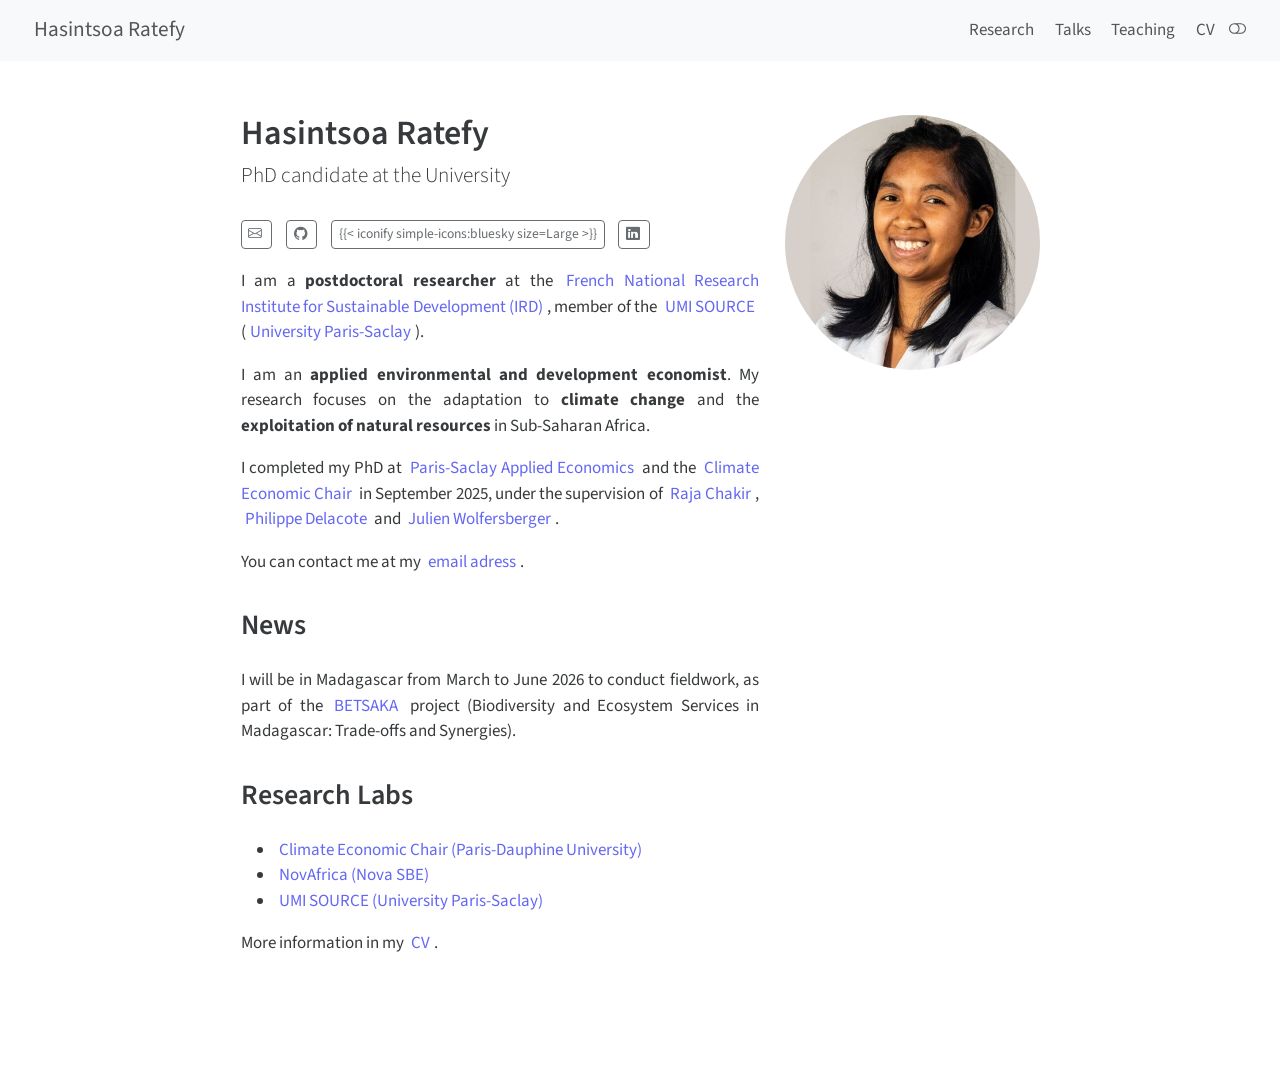
==== index.html @ 7425cdd7 "Built site for gh-pages" ====
<!DOCTYPE html>
<html xmlns="http://www.w3.org/1999/xhtml" lang="en" xml:lang="en"><head>

<meta charset="utf-8">
<meta name="generator" content="quarto-1.9.36">

<meta name="viewport" content="width=device-width, initial-scale=1.0, user-scalable=yes">


<title>Hasintsoa Ratefy</title>
<style>
/* Default styles provided by pandoc.
** See https://pandoc.org/MANUAL.html#variables-for-html for config info.
*/
code{white-space: pre-wrap;}
span.smallcaps{font-variant: small-caps;}
div.columns{display: flex; gap: min(4vw, 1.5em);}
div.column{flex: auto; overflow-x: auto;}
div.hanging-indent{margin-left: 1.5em; text-indent: -1.5em;}
ul.task-list{list-style: none;}
ul.task-list li input[type="checkbox"] {
  width: 0.8em;
  margin: 0 0.8em 0.2em -1em; /* quarto-specific, see https://github.com/quarto-dev/quarto-cli/issues/4556 */ 
  vertical-align: middle;
}
</style>


<script src="site_libs/quarto-nav/quarto-nav.js"></script>
<script src="site_libs/quarto-nav/headroom.min.js"></script>
<link href="./favicon.ico" rel="icon">
<script src="site_libs/clipboard/clipboard.min.js"></script>
<script src="site_libs/quarto-html/quarto.js" type="module"></script>
<script src="site_libs/quarto-html/tabsets/tabsets.js" type="module"></script>
<script src="site_libs/quarto-html/popper.min.js"></script>
<script src="site_libs/quarto-html/tippy.umd.min.js"></script>
<link href="site_libs/quarto-html/tippy.css" rel="stylesheet">
<link href="site_libs/quarto-html/quarto-syntax-highlighting-845c23b38eaddc0f92fda52bfe77a8c8.css" rel="stylesheet" class="quarto-color-scheme" id="quarto-text-highlighting-styles">
<link href="site_libs/quarto-html/quarto-syntax-highlighting-dark-f418161beb48e0141c760e455f12af2c.css" rel="stylesheet" class="quarto-color-scheme quarto-color-alternate" id="quarto-text-highlighting-styles">
<link href="site_libs/quarto-html/quarto-syntax-highlighting-845c23b38eaddc0f92fda52bfe77a8c8.css" rel="stylesheet" class="quarto-color-scheme-extra" id="quarto-text-highlighting-styles">
<script src="site_libs/bootstrap/bootstrap.min.js"></script>
<link href="site_libs/bootstrap/bootstrap-icons.css" rel="stylesheet">
<link href="site_libs/bootstrap/bootstrap-d4cf088601a6da94a74962c82123f19b.min.css" rel="stylesheet" append-hash="true" class="quarto-color-scheme" id="quarto-bootstrap" data-mode="light">
<link href="site_libs/bootstrap/bootstrap-dark-e8964db687007ca8dd88d9d9ce58e3ef.min.css" rel="stylesheet" append-hash="true" class="quarto-color-scheme quarto-color-alternate" id="quarto-bootstrap" data-mode="dark">
<link href="site_libs/bootstrap/bootstrap-d4cf088601a6da94a74962c82123f19b.min.css" rel="stylesheet" append-hash="true" class="quarto-color-scheme-extra" id="quarto-bootstrap" data-mode="light">
<script id="quarto-search-options" type="application/json">{
  "language": {
    "search-no-results-text": "No results",
    "search-matching-documents-text": "matching documents",
    "search-copy-link-title": "Copy link to search",
    "search-hide-matches-text": "Hide additional matches",
    "search-more-match-text": "more match in this document",
    "search-more-matches-text": "more matches in this document",
    "search-clear-button-title": "Clear",
    "search-text-placeholder": "",
    "search-detached-cancel-button-title": "Cancel",
    "search-submit-button-title": "Submit",
    "search-label": "Search"
  }
}</script>


<meta property="og:title" content="Hasintsoa Ratefy">
<meta property="og:description" content="PhD candidate at the University">
<meta property="og:image" content="profile.jpg">
<meta property="og:site_name" content="Hasintsoa Ratefy">
</head>

<body class="nav-fixed fullcontent quarto-light"><script id="quarto-html-before-body" type="application/javascript">
    const toggleBodyColorMode = (bsSheetEl) => {
      const mode = bsSheetEl.getAttribute("data-mode");
      const bodyEl = window.document.querySelector("body");
      if (mode === "dark") {
        bodyEl.classList.add("quarto-dark");
        bodyEl.classList.remove("quarto-light");
      } else {
        bodyEl.classList.add("quarto-light");
        bodyEl.classList.remove("quarto-dark");
      }
    }
    const toggleBodyColorPrimary = () => {
      const bsSheetEl = window.document.querySelector("link#quarto-bootstrap:not([rel=disabled-stylesheet])");
      if (bsSheetEl) {
        toggleBodyColorMode(bsSheetEl);
      }
    }
    const setColorSchemeToggle = (alternate) => {
      const toggles = window.document.querySelectorAll('.quarto-color-scheme-toggle');
      for (let i=0; i < toggles.length; i++) {
        const toggle = toggles[i];
        if (toggle) {
          if (alternate) {
            toggle.classList.add("alternate");
          } else {
            toggle.classList.remove("alternate");
          }
        }
      }
    };
    const toggleColorMode = (alternate) => {
      // Switch the stylesheets
      const primaryStylesheets = window.document.querySelectorAll('link.quarto-color-scheme:not(.quarto-color-alternate)');
      const alternateStylesheets = window.document.querySelectorAll('link.quarto-color-scheme.quarto-color-alternate');
      manageTransitions('#quarto-margin-sidebar .nav-link', false);
      if (alternate) {
        // note: dark is layered on light, we don't disable primary!
        enableStylesheet(alternateStylesheets);
        for (const sheetNode of alternateStylesheets) {
          if (sheetNode.id === "quarto-bootstrap") {
            toggleBodyColorMode(sheetNode);
          }
        }
      } else {
        disableStylesheet(alternateStylesheets);
        enableStylesheet(primaryStylesheets)
        toggleBodyColorPrimary();
      }
      manageTransitions('#quarto-margin-sidebar .nav-link', true);
      // Switch the toggles
      setColorSchemeToggle(alternate)
      // Hack to workaround the fact that safari doesn't
      // properly recolor the scrollbar when toggling (#1455)
      if (navigator.userAgent.indexOf('Safari') > 0 && navigator.userAgent.indexOf('Chrome') == -1) {
        manageTransitions("body", false);
        window.scrollTo(0, 1);
        setTimeout(() => {
          window.scrollTo(0, 0);
          manageTransitions("body", true);
        }, 40);
      }
    }
    const disableStylesheet = (stylesheets) => {
      for (let i=0; i < stylesheets.length; i++) {
        const stylesheet = stylesheets[i];
        stylesheet.rel = 'disabled-stylesheet';
      }
    }
    const enableStylesheet = (stylesheets) => {
      for (let i=0; i < stylesheets.length; i++) {
        const stylesheet = stylesheets[i];
        if(stylesheet.rel !== 'stylesheet') { // for Chrome, which will still FOUC without this check
          stylesheet.rel = 'stylesheet';
        }
      }
    }
    const manageTransitions = (selector, allowTransitions) => {
      const els = window.document.querySelectorAll(selector);
      for (let i=0; i < els.length; i++) {
        const el = els[i];
        if (allowTransitions) {
          el.classList.remove('notransition');
        } else {
          el.classList.add('notransition');
        }
      }
    }
    const isFileUrl = () => {
      return window.location.protocol === 'file:';
    }
    const hasAlternateSentinel = () => {
      let styleSentinel = getColorSchemeSentinel();
      if (styleSentinel !== null) {
        return styleSentinel === "alternate";
      } else {
        return false;
      }
    }
    const setStyleSentinel = (alternate) => {
      const value = alternate ? "alternate" : "default";
      if (!isFileUrl()) {
        window.localStorage.setItem("quarto-color-scheme", value);
      } else {
        localAlternateSentinel = value;
      }
    }
    const getColorSchemeSentinel = () => {
      if (!isFileUrl()) {
        const storageValue = window.localStorage.getItem("quarto-color-scheme");
        return storageValue != null ? storageValue : localAlternateSentinel;
      } else {
        return localAlternateSentinel;
      }
    }
    const toggleGiscusIfUsed = (isAlternate, darkModeDefault) => {
      const baseTheme = document.querySelector('#giscus-base-theme')?.value ?? 'light';
      const alternateTheme = document.querySelector('#giscus-alt-theme')?.value ?? 'dark';
      let newTheme = '';
      if(authorPrefersDark) {
        newTheme = isAlternate ? baseTheme : alternateTheme;
      } else {
        newTheme = isAlternate ? alternateTheme : baseTheme;
      }
      const changeGiscusTheme = () => {
        // From: https://github.com/giscus/giscus/issues/336
        const sendMessage = (message) => {
          const iframe = document.querySelector('iframe.giscus-frame');
          if (!iframe) return;
          iframe.contentWindow.postMessage({ giscus: message }, 'https://giscus.app');
        }
        sendMessage({
          setConfig: {
            theme: newTheme
          }
        });
      }
      const isGiscussLoaded = window.document.querySelector('iframe.giscus-frame') !== null;
      if (isGiscussLoaded) {
        changeGiscusTheme();
      }
    };
    const authorPrefersDark = false;
    const darkModeDefault = authorPrefersDark;
      document.querySelector('link#quarto-text-highlighting-styles.quarto-color-scheme-extra').rel = 'disabled-stylesheet';
      document.querySelector('link#quarto-bootstrap.quarto-color-scheme-extra').rel = 'disabled-stylesheet';
    let localAlternateSentinel = darkModeDefault ? 'alternate' : 'default';
    // Dark / light mode switch
    window.quartoToggleColorScheme = () => {
      // Read the current dark / light value
      let toAlternate = !hasAlternateSentinel();
      toggleColorMode(toAlternate);
      setStyleSentinel(toAlternate);
      toggleGiscusIfUsed(toAlternate, darkModeDefault);
      window.dispatchEvent(new Event('resize'));
    };
    // Switch to dark mode if need be
    if (hasAlternateSentinel()) {
      toggleColorMode(true);
    } else {
      toggleColorMode(false);
    }
  </script>

<div id="quarto-search-results"></div>
  <header id="quarto-header" class="headroom fixed-top">
    <nav class="navbar navbar-expand-lg " data-bs-theme="dark">
      <div class="navbar-container container-fluid">
      <div class="navbar-brand-container mx-auto">
    <a class="navbar-brand" href="./index.html">
    <span class="navbar-title">Hasintsoa Ratefy</span>
    </a>
  </div>
          <button class="navbar-toggler" type="button" data-bs-toggle="collapse" data-bs-target="#navbarCollapse" aria-controls="navbarCollapse" role="menu" aria-expanded="false" aria-label="Toggle navigation" onclick="if (window.quartoToggleHeadroom) { window.quartoToggleHeadroom(); }">
  <span class="navbar-toggler-icon"></span>
</button>
          <div class="collapse navbar-collapse" id="navbarCollapse">
            <ul class="navbar-nav navbar-nav-scroll ms-auto">
  <li class="nav-item">
    <a class="nav-link" href="./Pages/Research.html"> 
<span class="menu-text">Research</span></a>
  </li>  
  <li class="nav-item">
    <a class="nav-link" href="./Pages/Talks.html"> 
<span class="menu-text">Talks</span></a>
  </li>  
  <li class="nav-item">
    <a class="nav-link" href="./Pages/Teaching.html"> 
<span class="menu-text">Teaching</span></a>
  </li>  
  <li class="nav-item">
    <a class="nav-link" href="./Pages/CV.html"> 
<span class="menu-text">CV</span></a>
  </li>  
</ul>
          </div> <!-- /navcollapse -->
            <div class="quarto-navbar-tools">
  <a href="" class="quarto-color-scheme-toggle quarto-navigation-tool  px-1" onclick="window.quartoToggleColorScheme(); return false;" title="Toggle dark mode"><i class="bi"></i></a>
</div>
      </div> <!-- /container-fluid -->
    </nav>
</header>
<!-- content -->
<div id="quarto-content" class="quarto-container page-columns page-rows-contents page-layout-article page-navbar">
<!-- sidebar -->
<!-- margin-sidebar -->
    
<!-- main -->
<div class="quarto-about-solana column-body">
  <div class="about-entity">
    <div class="entity-contents">
      <header id="title-block-header" class="quarto-title-block default">
<div class="quarto-title">
<h1 class="title">Hasintsoa Ratefy</h1>
<p class="subtitle lead">PhD candidate at the University</p>
</div>
<div class="quarto-title-meta">
  </div>
</header> <div class="about-links">
  <a href="mailto:edouard.pignede@gmail.com" class="about-link" rel="" target="">
    <i class="bi bi-envelope"></i>
     <span class="about-link-text"></span>
  </a>
  <a href="https://github.com/edouardpignede" class="about-link" rel="" target="">
    <i class="bi bi-github"></i>
     <span class="about-link-text"></span>
  </a>
  <a href="https://bsky.app/profile/epignede.bsky.social" class="about-link" rel="" target="">
     <span class="about-link-text">{{&lt; iconify simple-icons:bluesky size=Large &gt;}}</span>
  </a>
  <a href="https://www.linkedin.com/in/edouard-pignede" class="about-link" rel="" target="">
    <i class="bi bi-linkedin"></i>
     <span class="about-link-text"></span>
  </a>
</div>
      <div class="about-contents"><main class="content" id="quarto-document-content">

<p>I am a <strong>postdoctoral researcher</strong> at the <a href="https://en.ird.fr/">French National Research Institute for Sustainable Development (IRD)</a>, member of the <a href="https://www.umi-source.uvsq.fr/">UMI SOURCE</a> (<a href="https://www.universite-paris-saclay.fr/en">University Paris-Saclay</a>).</p>
<p>I am an <strong>applied environmental and development economist</strong>. My research focuses on the adaptation to <strong>climate change</strong> and the <strong>exploitation of natural resources</strong> in Sub-Saharan Africa.</p>
<p>I completed my PhD at <a href="https://www6.versailles-grignon.inrae.fr/psae">Paris-Saclay Applied Economics</a> and the <a href="https://www.chaireeconomieduclimat.org/en/">Climate Economic Chair</a> in September 2025, under the supervision of <a href="https://sites.google.com/site/rajachakir/">Raja Chakir</a>, <a href="https://sites.google.com/view/philippedelacote/">Philippe Delacote</a> and <a href="https://julienwolfersberger.wordpress.com/">Julien Wolfersberger</a>.</p>
<p>You can contact me at my <a href="mailto:edouard.pignede@gmail.com">email adress</a>.</p>
<section id="news" class="level2">
<h2 data-anchor-id="news">News</h2>
<p>I will be in Madagascar from March to June 2026 to conduct fieldwork, as part of the <a href="https://betsaka.hypotheses.org/">BETSAKA</a> project (Biodiversity and Ecosystem Services in Madagascar: Trade-offs and Synergies).</p>
</section>
<section id="research-labs" class="level2">
<h2 data-anchor-id="research-labs">Research Labs</h2>
<ul>
<li><a href="https://www.chaireeconomieduclimat.org/en/">Climate Economic Chair (Paris-Dauphine University)</a></li>
<li><a href="https://novafrica.org/">NovAfrica (Nova SBE)</a></li>
<li><a href="https://www.umi-source.uvsq.fr/">UMI SOURCE (University Paris-Saclay)</a></li>
</ul>
<p>More information in my <a href="files/CV_Edouard_Pignede.pdf">CV</a>.</p>


</section>
</main></div>
    </div>
    <img src="profile.jpg" class="about-image
  round " style="height: 15em; width: 15em;">
  </div>
</div>
 <!-- /main -->
<script id="quarto-html-after-body" type="application/javascript">
  window.document.addEventListener("DOMContentLoaded", function (event) {
    // Ensure there is a toggle, if there isn't float one in the top right
    if (window.document.querySelector('.quarto-color-scheme-toggle') === null) {
      const a = window.document.createElement('a');
      a.classList.add('top-right');
      a.classList.add('quarto-color-scheme-toggle');
      a.href = "";
      a.onclick = function() { try { window.quartoToggleColorScheme(); } catch {} return false; };
      const i = window.document.createElement("i");
      i.classList.add('bi');
      a.appendChild(i);
      window.document.body.appendChild(a);
    }
    setColorSchemeToggle(hasAlternateSentinel())
    const isCodeAnnotation = (el) => {
      for (const clz of el.classList) {
        if (clz.startsWith('code-annotation-')) {                     
          return true;
        }
      }
      return false;
    }
    const onCopySuccess = function(e) {
      // button target
      const button = e.trigger;
      // don't keep focus
      button.blur();
      // flash "checked"
      button.classList.add('code-copy-button-checked');
      var currentTitle = button.getAttribute("title");
      button.setAttribute("title", "Copied!");
      let tooltip;
      if (window.bootstrap) {
        button.setAttribute("data-bs-toggle", "tooltip");
        button.setAttribute("data-bs-placement", "left");
        button.setAttribute("data-bs-title", "Copied!");
        tooltip = new bootstrap.Tooltip(button, 
          { trigger: "manual", 
            customClass: "code-copy-button-tooltip",
            offset: [0, -8]});
        tooltip.show();    
      }
      setTimeout(function() {
        if (tooltip) {
          tooltip.hide();
          button.removeAttribute("data-bs-title");
          button.removeAttribute("data-bs-toggle");
          button.removeAttribute("data-bs-placement");
        }
        button.setAttribute("title", currentTitle);
        button.classList.remove('code-copy-button-checked');
      }, 1000);
      // clear code selection
      e.clearSelection();
    }
    const getTextToCopy = function(trigger) {
      const outerScaffold = trigger.parentElement.cloneNode(true);
      const codeEl = outerScaffold.querySelector('code');
      for (const childEl of codeEl.children) {
        if (isCodeAnnotation(childEl)) {
          childEl.remove();
        }
      }
      return codeEl.innerText;
    }
    const clipboard = new window.ClipboardJS('.code-copy-button:not([data-in-quarto-modal])', {
      text: getTextToCopy
    });
    clipboard.on('success', onCopySuccess);
    if (window.document.getElementById('quarto-embedded-source-code-modal')) {
      const clipboardModal = new window.ClipboardJS('.code-copy-button[data-in-quarto-modal]', {
        text: getTextToCopy,
        container: window.document.getElementById('quarto-embedded-source-code-modal')
      });
      clipboardModal.on('success', onCopySuccess);
    }
      var localhostRegex = new RegExp(/^(?:http|https):\/\/localhost\:?[0-9]*\//);
      var mailtoRegex = new RegExp(/^mailto:/);
        var filterRegex = new RegExp('/' + window.location.host + '/');
      var isInternal = (href) => {
          return filterRegex.test(href) || localhostRegex.test(href) || mailtoRegex.test(href);
      }
      // Inspect non-navigation links and adorn them if external
     var links = window.document.querySelectorAll('a[href]:not(.nav-link):not(.navbar-brand):not(.toc-action):not(.sidebar-link):not(.sidebar-item-toggle):not(.pagination-link):not(.no-external):not([aria-hidden]):not(.dropdown-item):not(.quarto-navigation-tool):not(.about-link)');
      for (var i=0; i<links.length; i++) {
        const link = links[i];
        if (!isInternal(link.href)) {
          // undo the damage that might have been done by quarto-nav.js in the case of
          // links that we want to consider external
          if (link.dataset.originalHref !== undefined) {
            link.href = link.dataset.originalHref;
          }
        }
      }
    function tippyHover(el, contentFn, onTriggerFn, onUntriggerFn) {
      const config = {
        allowHTML: true,
        maxWidth: 500,
        delay: 100,
        arrow: false,
        appendTo: function(el) {
            return el.parentElement;
        },
        interactive: true,
        interactiveBorder: 10,
        theme: 'quarto',
        placement: 'bottom-start',
      };
      if (contentFn) {
        config.content = contentFn;
      }
      if (onTriggerFn) {
        config.onTrigger = onTriggerFn;
      }
      if (onUntriggerFn) {
        config.onUntrigger = onUntriggerFn;
      }
      window.tippy(el, config); 
    }
    const noterefs = window.document.querySelectorAll('a[role="doc-noteref"]');
    for (var i=0; i<noterefs.length; i++) {
      const ref = noterefs[i];
      tippyHover(ref, function() {
        // use id or data attribute instead here
        let href = ref.getAttribute('data-footnote-href') || ref.getAttribute('href');
        try { href = new URL(href).hash; } catch {}
        const id = href.replace(/^#\/?/, "");
        const note = window.document.getElementById(id);
        if (note) {
          return note.innerHTML;
        } else {
          return "";
        }
      });
    }
    const xrefs = window.document.querySelectorAll('a.quarto-xref');
    const processXRef = (id, note) => {
      // Strip column container classes
      const stripColumnClz = (el) => {
        el.classList.remove("page-full", "page-columns");
        if (el.children) {
          for (const child of el.children) {
            stripColumnClz(child);
          }
        }
      }
      stripColumnClz(note)
      if (id === null || id.startsWith('sec-')) {
        // Special case sections, only their first couple elements
        const container = document.createElement("div");
        if (note.children && note.children.length > 2) {
          container.appendChild(note.children[0].cloneNode(true));
          for (let i = 1; i < note.children.length; i++) {
            const child = note.children[i];
            if (child.tagName === "P" && child.innerText === "") {
              continue;
            } else {
              container.appendChild(child.cloneNode(true));
              break;
            }
          }
          if (window.Quarto?.typesetMath) {
            window.Quarto.typesetMath(container);
          }
          return container.innerHTML
        } else {
          if (window.Quarto?.typesetMath) {
            window.Quarto.typesetMath(note);
          }
          return note.innerHTML;
        }
      } else {
        // Remove any anchor links if they are present
        const anchorLink = note.querySelector('a.anchorjs-link');
        if (anchorLink) {
          anchorLink.remove();
        }
        if (window.Quarto?.typesetMath) {
          window.Quarto.typesetMath(note);
        }
        if (note.classList.contains("callout")) {
          return note.outerHTML;
        } else {
          return note.innerHTML;
        }
      }
    }
    for (var i=0; i<xrefs.length; i++) {
      const xref = xrefs[i];
      tippyHover(xref, undefined, function(instance) {
        instance.disable();
        let url = xref.getAttribute('href');
        let hash = undefined; 
        if (url.startsWith('#')) {
          hash = url;
        } else {
          try { hash = new URL(url).hash; } catch {}
        }
        if (hash) {
          const id = hash.replace(/^#\/?/, "");
          const note = window.document.getElementById(id);
          if (note !== null) {
            try {
              const html = processXRef(id, note.cloneNode(true));
              instance.setContent(html);
            } finally {
              instance.enable();
              instance.show();
            }
          } else {
            // See if we can fetch this
            fetch(url.split('#')[0])
            .then(res => res.text())
            .then(html => {
              const parser = new DOMParser();
              const htmlDoc = parser.parseFromString(html, "text/html");
              const note = htmlDoc.getElementById(id);
              if (note !== null) {
                const html = processXRef(id, note);
                instance.setContent(html);
              } 
            }).finally(() => {
              instance.enable();
              instance.show();
            });
          }
        } else {
          // See if we can fetch a full url (with no hash to target)
          // This is a special case and we should probably do some content thinning / targeting
          fetch(url)
          .then(res => res.text())
          .then(html => {
            const parser = new DOMParser();
            const htmlDoc = parser.parseFromString(html, "text/html");
            const note = htmlDoc.querySelector('main.content');
            if (note !== null) {
              // This should only happen for chapter cross references
              // (since there is no id in the URL)
              // remove the first header
              if (note.children.length > 0 && note.children[0].tagName === "HEADER") {
                note.children[0].remove();
              }
              const html = processXRef(null, note);
              instance.setContent(html);
            } 
          }).finally(() => {
            instance.enable();
            instance.show();
          });
        }
      }, function(instance) {
      });
    }
        let selectedAnnoteEl;
        const selectorForAnnotation = ( cell, annotation) => {
          let cellAttr = 'data-code-cell="' + cell + '"';
          let lineAttr = 'data-code-annotation="' +  annotation + '"';
          const selector = 'span[' + cellAttr + '][' + lineAttr + ']';
          return selector;
        }
        const selectCodeLines = (annoteEl) => {
          const doc = window.document;
          const targetCell = annoteEl.getAttribute("data-target-cell");
          const targetAnnotation = annoteEl.getAttribute("data-target-annotation");
          const annoteSpan = window.document.querySelector(selectorForAnnotation(targetCell, targetAnnotation));
          const lines = annoteSpan.getAttribute("data-code-lines").split(",");
          const lineIds = lines.map((line) => {
            return targetCell + "-" + line;
          })
          let top = null;
          let height = null;
          let parent = null;
          if (lineIds.length > 0) {
              //compute the position of the single el (top and bottom and make a div)
              const el = window.document.getElementById(lineIds[0]);
              top = el.offsetTop;
              height = el.offsetHeight;
              parent = el.parentElement.parentElement;
            if (lineIds.length > 1) {
              const lastEl = window.document.getElementById(lineIds[lineIds.length - 1]);
              const bottom = lastEl.offsetTop + lastEl.offsetHeight;
              height = bottom - top;
            }
            if (top !== null && height !== null && parent !== null) {
              // cook up a div (if necessary) and position it 
              let div = window.document.getElementById("code-annotation-line-highlight");
              if (div === null) {
                div = window.document.createElement("div");
                div.setAttribute("id", "code-annotation-line-highlight");
                div.style.position = 'absolute';
                parent.appendChild(div);
              }
              div.style.top = top - 2 + "px";
              div.style.height = height + 4 + "px";
              div.style.left = 0;
              let gutterDiv = window.document.getElementById("code-annotation-line-highlight-gutter");
              if (gutterDiv === null) {
                gutterDiv = window.document.createElement("div");
                gutterDiv.setAttribute("id", "code-annotation-line-highlight-gutter");
                gutterDiv.style.position = 'absolute';
                const codeCell = window.document.getElementById(targetCell);
                const gutter = codeCell.querySelector('.code-annotation-gutter');
                gutter.appendChild(gutterDiv);
              }
              gutterDiv.style.top = top - 2 + "px";
              gutterDiv.style.height = height + 4 + "px";
            }
            selectedAnnoteEl = annoteEl;
          }
        };
        const unselectCodeLines = () => {
          const elementsIds = ["code-annotation-line-highlight", "code-annotation-line-highlight-gutter"];
          elementsIds.forEach((elId) => {
            const div = window.document.getElementById(elId);
            if (div) {
              div.remove();
            }
          });
          selectedAnnoteEl = undefined;
        };
          // Handle positioning of the toggle
      window.addEventListener(
        "resize",
        throttle(() => {
          elRect = undefined;
          if (selectedAnnoteEl) {
            selectCodeLines(selectedAnnoteEl);
          }
        }, 10)
      );
      function throttle(fn, ms) {
      let throttle = false;
      let timer;
        return (...args) => {
          if(!throttle) { // first call gets through
              fn.apply(this, args);
              throttle = true;
          } else { // all the others get throttled
              if(timer) clearTimeout(timer); // cancel #2
              timer = setTimeout(() => {
                fn.apply(this, args);
                timer = throttle = false;
              }, ms);
          }
        };
      }
        // Attach click handler to the DT
        const annoteDls = window.document.querySelectorAll('dt[data-target-cell]');
        for (const annoteDlNode of annoteDls) {
          annoteDlNode.addEventListener('click', (event) => {
            const clickedEl = event.target;
            if (clickedEl !== selectedAnnoteEl) {
              unselectCodeLines();
              const activeEl = window.document.querySelector('dt[data-target-cell].code-annotation-active');
              if (activeEl) {
                activeEl.classList.remove('code-annotation-active');
              }
              selectCodeLines(clickedEl);
              clickedEl.classList.add('code-annotation-active');
            } else {
              // Unselect the line
              unselectCodeLines();
              clickedEl.classList.remove('code-annotation-active');
            }
          });
        }
    const findCites = (el) => {
      const parentEl = el.parentElement;
      if (parentEl) {
        const cites = parentEl.dataset.cites;
        if (cites) {
          return {
            el,
            cites: cites.split(' ')
          };
        } else {
          return findCites(el.parentElement)
        }
      } else {
        return undefined;
      }
    };
    var bibliorefs = window.document.querySelectorAll('a[role="doc-biblioref"]');
    for (var i=0; i<bibliorefs.length; i++) {
      const ref = bibliorefs[i];
      const citeInfo = findCites(ref);
      if (citeInfo) {
        tippyHover(citeInfo.el, function() {
          var popup = window.document.createElement('div');
          citeInfo.cites.forEach(function(cite) {
            var citeDiv = window.document.createElement('div');
            citeDiv.classList.add('hanging-indent');
            citeDiv.classList.add('csl-entry');
            var biblioDiv = window.document.getElementById('ref-' + cite);
            if (biblioDiv) {
              citeDiv.innerHTML = biblioDiv.innerHTML;
            }
            popup.appendChild(citeDiv);
          });
          return popup.innerHTML;
        });
      }
    }
  });
  </script>
</div> <!-- /content -->




</body></html>
---- site_libs/quarto-html/tippy.css ----
.tippy-box[data-animation=fade][data-state=hidden]{opacity:0}[data-tippy-root]{max-width:calc(100vw - 10px)}.tippy-box{position:relative;background-color:#333;color:#fff;border-radius:4px;font-size:14px;line-height:1.4;white-space:normal;outline:0;transition-property:transform,visibility,opacity}.tippy-box[data-placement^=top]>.tippy-arrow{bottom:0}.tippy-box[data-placement^=top]>.tippy-arrow:before{bottom:-7px;left:0;border-width:8px 8px 0;border-top-color:initial;transform-origin:center top}.tippy-box[data-placement^=bottom]>.tippy-arrow{top:0}.tippy-box[data-placement^=bottom]>.tippy-arrow:before{top:-7px;left:0;border-width:0 8px 8px;border-bottom-color:initial;transform-origin:center bottom}.tippy-box[data-placement^=left]>.tippy-arrow{right:0}.tippy-box[data-placement^=left]>.tippy-arrow:before{border-width:8px 0 8px 8px;border-left-color:initial;right:-7px;transform-origin:center left}.tippy-box[data-placement^=right]>.tippy-arrow{left:0}.tippy-box[data-placement^=right]>.tippy-arrow:before{left:-7px;border-width:8px 8px 8px 0;border-right-color:initial;transform-origin:center right}.tippy-box[data-inertia][data-state=visible]{transition-timing-function:cubic-bezier(.54,1.5,.38,1.11)}.tippy-arrow{width:16px;height:16px;color:#333}.tippy-arrow:before{content:"";position:absolute;border-color:transparent;border-style:solid}.tippy-content{position:relative;padding:5px 9px;z-index:1}
---- site_libs/quarto-html/quarto-syntax-highlighting-845c23b38eaddc0f92fda52bfe77a8c8.css ----
/* quarto syntax highlight colors */
:root {
  --quarto-hl-ot-color: #003B4F;
  --quarto-hl-at-color: #657422;
  --quarto-hl-ss-color: #20794D;
  --quarto-hl-an-color: #5E5E5E;
  --quarto-hl-fu-color: #4758AB;
  --quarto-hl-st-color: #20794D;
  --quarto-hl-cf-color: #003B4F;
  --quarto-hl-op-color: #5E5E5E;
  --quarto-hl-er-color: #AD0000;
  --quarto-hl-bn-color: #AD0000;
  --quarto-hl-al-color: #AD0000;
  --quarto-hl-va-color: #111111;
  --quarto-hl-bu-color: inherit;
  --quarto-hl-ex-color: inherit;
  --quarto-hl-pp-color: #AD0000;
  --quarto-hl-in-color: #5E5E5E;
  --quarto-hl-vs-color: #20794D;
  --quarto-hl-wa-color: #5E5E5E;
  --quarto-hl-do-color: #5E5E5E;
  --quarto-hl-im-color: #00769E;
  --quarto-hl-ch-color: #20794D;
  --quarto-hl-dt-color: #AD0000;
  --quarto-hl-fl-color: #AD0000;
  --quarto-hl-co-color: #5E5E5E;
  --quarto-hl-cv-color: #5E5E5E;
  --quarto-hl-cn-color: #8f5902;
  --quarto-hl-sc-color: #5E5E5E;
  --quarto-hl-dv-color: #AD0000;
  --quarto-hl-kw-color: #003B4F;
}

/* other quarto variables */
:root {
  --quarto-font-monospace: SFMono-Regular, Menlo, Monaco, Consolas, "Liberation Mono", "Courier New", monospace;
}

/* syntax highlight based on Pandoc's rules */
pre > code.sourceCode > span {
  color: #003B4F;
}

code.sourceCode > span {
  color: #003B4F;
}

div.sourceCode,
div.sourceCode pre.sourceCode {
  color: #003B4F;
}

/* Normal */
code span {
  color: #003B4F;
}

/* Alert */
code span.al {
  color: #AD0000;
  font-style: inherit;
}

/* Annotation */
code span.an {
  color: #5E5E5E;
  font-style: inherit;
}

/* Attribute */
code span.at {
  color: #657422;
  font-style: inherit;
}

/* BaseN */
code span.bn {
  color: #AD0000;
  font-style: inherit;
}

/* BuiltIn */
code span.bu {
  font-style: inherit;
}

/* ControlFlow */
code span.cf {
  color: #003B4F;
  font-weight: bold;
  font-style: inherit;
}

/* Char */
code span.ch {
  color: #20794D;
  font-style: inherit;
}

/* Constant */
code span.cn {
  color: #8f5902;
  font-style: inherit;
}

/* Comment */
code span.co {
  color: #5E5E5E;
  font-style: inherit;
}

/* CommentVar */
code span.cv {
  color: #5E5E5E;
  font-style: italic;
}

/* Documentation */
code span.do {
  color: #5E5E5E;
  font-style: italic;
}

/* DataType */
code span.dt {
  color: #AD0000;
  font-style: inherit;
}

/* DecVal */
code span.dv {
  color: #AD0000;
  font-style: inherit;
}

/* Error */
code span.er {
  color: #AD0000;
  font-style: inherit;
}

/* Extension */
code span.ex {
  font-style: inherit;
}

/* Float */
code span.fl {
  color: #AD0000;
  font-style: inherit;
}

/* Function */
code span.fu {
  color: #4758AB;
  font-style: inherit;
}

/* Import */
code span.im {
  color: #00769E;
  font-style: inherit;
}

/* Information */
code span.in {
  color: #5E5E5E;
  font-style: inherit;
}

/* Keyword */
code span.kw {
  color: #003B4F;
  font-weight: bold;
  font-style: inherit;
}

/* Operator */
code span.op {
  color: #5E5E5E;
  font-style: inherit;
}

/* Other */
code span.ot {
  color: #003B4F;
  font-style: inherit;
}

/* Preprocessor */
code span.pp {
  color: #AD0000;
  font-style: inherit;
}

/* SpecialChar */
code span.sc {
  color: #5E5E5E;
  font-style: inherit;
}

/* SpecialString */
code span.ss {
  color: #20794D;
  font-style: inherit;
}

/* String */
code span.st {
  color: #20794D;
  font-style: inherit;
}

/* Variable */
code span.va {
  color: #111111;
  font-style: inherit;
}

/* VerbatimString */
code span.vs {
  color: #20794D;
  font-style: inherit;
}

/* Warning */
code span.wa {
  color: #5E5E5E;
  font-style: italic;
}

.prevent-inlining {
  content: "</";
}

/*# sourceMappingURL=ac89f0bb514bba72461919f78549e31c.css.map */
---- site_libs/quarto-html/quarto-syntax-highlighting-dark-f418161beb48e0141c760e455f12af2c.css ----
/* quarto syntax highlight colors */
:root {
  --quarto-hl-al-color: #f07178;
  --quarto-hl-an-color: #d4d0ab;
  --quarto-hl-at-color: #00e0e0;
  --quarto-hl-bn-color: #d4d0ab;
  --quarto-hl-bu-color: #abe338;
  --quarto-hl-ch-color: #abe338;
  --quarto-hl-co-color: #f8f8f2;
  --quarto-hl-cv-color: #ffd700;
  --quarto-hl-cn-color: #ffd700;
  --quarto-hl-cf-color: #ffa07a;
  --quarto-hl-dt-color: #ffa07a;
  --quarto-hl-dv-color: #d4d0ab;
  --quarto-hl-do-color: #f8f8f2;
  --quarto-hl-er-color: #f07178;
  --quarto-hl-ex-color: #00e0e0;
  --quarto-hl-fl-color: #d4d0ab;
  --quarto-hl-fu-color: #ffa07a;
  --quarto-hl-im-color: #abe338;
  --quarto-hl-in-color: #d4d0ab;
  --quarto-hl-kw-color: #ffa07a;
  --quarto-hl-op-color: #ffa07a;
  --quarto-hl-ot-color: #00e0e0;
  --quarto-hl-pp-color: #dcc6e0;
  --quarto-hl-re-color: #00e0e0;
  --quarto-hl-sc-color: #abe338;
  --quarto-hl-ss-color: #abe338;
  --quarto-hl-st-color: #abe338;
  --quarto-hl-va-color: #00e0e0;
  --quarto-hl-vs-color: #abe338;
  --quarto-hl-wa-color: #dcc6e0;
}

/* other quarto variables */
:root {
  --quarto-font-monospace: SFMono-Regular, Menlo, Monaco, Consolas, "Liberation Mono", "Courier New", monospace;
}

/* syntax highlight based on Pandoc's rules */
pre > code.sourceCode > span {
  color: #f8f8f2;
}

code.sourceCode > span {
  color: #f8f8f2;
}

div.sourceCode,
div.sourceCode pre.sourceCode {
  color: #f8f8f2;
}

/* Normal */
code span {
  color: #f8f8f2;
}

/* Alert */
code span.al {
  color: #f07178;
}

/* Annotation */
code span.an {
  color: #d4d0ab;
}

/* Attribute */
code span.at {
  color: #00e0e0;
}

/* BaseN */
code span.bn {
  color: #d4d0ab;
}

/* BuiltIn */
code span.bu {
  color: #abe338;
}

/* ControlFlow */
code span.cf {
  font-weight: bold;
  color: #ffa07a;
}

/* Char */
code span.ch {
  color: #abe338;
}

/* Constant */
code span.cn {
  color: #ffd700;
}

/* Comment */
code span.co {
  font-style: italic;
  color: #f8f8f2;
}

/* CommentVar */
code span.cv {
  color: #ffd700;
}

/* Documentation */
code span.do {
  color: #f8f8f2;
}

/* DataType */
code span.dt {
  color: #ffa07a;
}

/* DecVal */
code span.dv {
  color: #d4d0ab;
}

/* Error */
code span.er {
  color: #f07178;
  text-decoration: underline;
}

/* Extension */
code span.ex {
  font-weight: bold;
  color: #00e0e0;
}

/* Float */
code span.fl {
  color: #d4d0ab;
}

/* Function */
code span.fu {
  color: #ffa07a;
}

/* Import */
code span.im {
  color: #abe338;
}

/* Information */
code span.in {
  color: #d4d0ab;
}

/* Keyword */
code span.kw {
  font-weight: bold;
  color: #ffa07a;
}

/* Operator */
code span.op {
  color: #ffa07a;
}

/* Other */
code span.ot {
  color: #00e0e0;
}

/* Preprocessor */
code span.pp {
  color: #dcc6e0;
}

/* RegionMarker */
code span.re {
  background-color: #f8f8f2;
  color: #00e0e0;
}

/* SpecialChar */
code span.sc {
  color: #abe338;
}

/* SpecialString */
code span.ss {
  color: #abe338;
}

/* String */
code span.st {
  color: #abe338;
}

/* Variable */
code span.va {
  color: #00e0e0;
}

/* VerbatimString */
code span.vs {
  color: #abe338;
}

/* Warning */
code span.wa {
  color: #dcc6e0;
}

.prevent-inlining {
  content: "</";
}

/*# sourceMappingURL=378c2a0cc31455d06730fbe37c8f3789.css.map */
---- site_libs/quarto-html/quarto-syntax-highlighting-845c23b38eaddc0f92fda52bfe77a8c8.css ----
/* quarto syntax highlight colors */
:root {
  --quarto-hl-ot-color: #003B4F;
  --quarto-hl-at-color: #657422;
  --quarto-hl-ss-color: #20794D;
  --quarto-hl-an-color: #5E5E5E;
  --quarto-hl-fu-color: #4758AB;
  --quarto-hl-st-color: #20794D;
  --quarto-hl-cf-color: #003B4F;
  --quarto-hl-op-color: #5E5E5E;
  --quarto-hl-er-color: #AD0000;
  --quarto-hl-bn-color: #AD0000;
  --quarto-hl-al-color: #AD0000;
  --quarto-hl-va-color: #111111;
  --quarto-hl-bu-color: inherit;
  --quarto-hl-ex-color: inherit;
  --quarto-hl-pp-color: #AD0000;
  --quarto-hl-in-color: #5E5E5E;
  --quarto-hl-vs-color: #20794D;
  --quarto-hl-wa-color: #5E5E5E;
  --quarto-hl-do-color: #5E5E5E;
  --quarto-hl-im-color: #00769E;
  --quarto-hl-ch-color: #20794D;
  --quarto-hl-dt-color: #AD0000;
  --quarto-hl-fl-color: #AD0000;
  --quarto-hl-co-color: #5E5E5E;
  --quarto-hl-cv-color: #5E5E5E;
  --quarto-hl-cn-color: #8f5902;
  --quarto-hl-sc-color: #5E5E5E;
  --quarto-hl-dv-color: #AD0000;
  --quarto-hl-kw-color: #003B4F;
}

/* other quarto variables */
:root {
  --quarto-font-monospace: SFMono-Regular, Menlo, Monaco, Consolas, "Liberation Mono", "Courier New", monospace;
}

/* syntax highlight based on Pandoc's rules */
pre > code.sourceCode > span {
  color: #003B4F;
}

code.sourceCode > span {
  color: #003B4F;
}

div.sourceCode,
div.sourceCode pre.sourceCode {
  color: #003B4F;
}

/* Normal */
code span {
  color: #003B4F;
}

/* Alert */
code span.al {
  color: #AD0000;
  font-style: inherit;
}

/* Annotation */
code span.an {
  color: #5E5E5E;
  font-style: inherit;
}

/* Attribute */
code span.at {
  color: #657422;
  font-style: inherit;
}

/* BaseN */
code span.bn {
  color: #AD0000;
  font-style: inherit;
}

/* BuiltIn */
code span.bu {
  font-style: inherit;
}

/* ControlFlow */
code span.cf {
  color: #003B4F;
  font-weight: bold;
  font-style: inherit;
}

/* Char */
code span.ch {
  color: #20794D;
  font-style: inherit;
}

/* Constant */
code span.cn {
  color: #8f5902;
  font-style: inherit;
}

/* Comment */
code span.co {
  color: #5E5E5E;
  font-style: inherit;
}

/* CommentVar */
code span.cv {
  color: #5E5E5E;
  font-style: italic;
}

/* Documentation */
code span.do {
  color: #5E5E5E;
  font-style: italic;
}

/* DataType */
code span.dt {
  color: #AD0000;
  font-style: inherit;
}

/* DecVal */
code span.dv {
  color: #AD0000;
  font-style: inherit;
}

/* Error */
code span.er {
  color: #AD0000;
  font-style: inherit;
}

/* Extension */
code span.ex {
  font-style: inherit;
}

/* Float */
code span.fl {
  color: #AD0000;
  font-style: inherit;
}

/* Function */
code span.fu {
  color: #4758AB;
  font-style: inherit;
}

/* Import */
code span.im {
  color: #00769E;
  font-style: inherit;
}

/* Information */
code span.in {
  color: #5E5E5E;
  font-style: inherit;
}

/* Keyword */
code span.kw {
  color: #003B4F;
  font-weight: bold;
  font-style: inherit;
}

/* Operator */
code span.op {
  color: #5E5E5E;
  font-style: inherit;
}

/* Other */
code span.ot {
  color: #003B4F;
  font-style: inherit;
}

/* Preprocessor */
code span.pp {
  color: #AD0000;
  font-style: inherit;
}

/* SpecialChar */
code span.sc {
  color: #5E5E5E;
  font-style: inherit;
}

/* SpecialString */
code span.ss {
  color: #20794D;
  font-style: inherit;
}

/* String */
code span.st {
  color: #20794D;
  font-style: inherit;
}

/* Variable */
code span.va {
  color: #111111;
  font-style: inherit;
}

/* VerbatimString */
code span.vs {
  color: #20794D;
  font-style: inherit;
}

/* Warning */
code span.wa {
  color: #5E5E5E;
  font-style: italic;
}

.prevent-inlining {
  content: "</";
}

/*# sourceMappingURL=ac89f0bb514bba72461919f78549e31c.css.map */
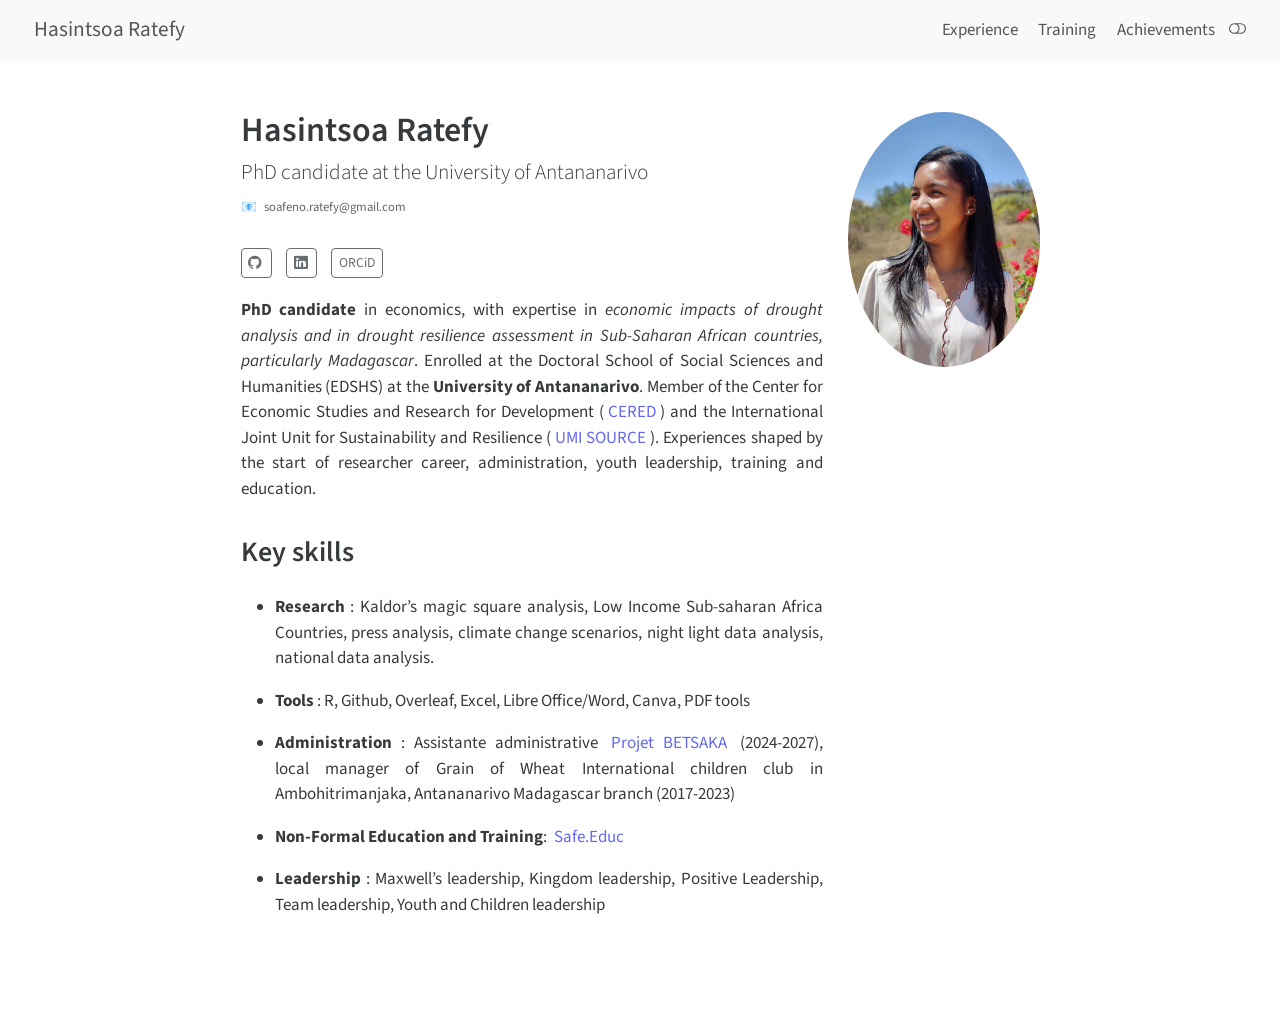
==== commit 61830cc0: "Built site for gh-pages" ====
--- a/index.html
+++ b/index.html
@@ -2,7 +2,7 @@
 <html xmlns="http://www.w3.org/1999/xhtml" lang="en" xml:lang="en"><head>
 
 <meta charset="utf-8">
-<meta name="generator" content="quarto-1.9.36">
+<meta name="generator" content="quarto-1.10.19">
 
 <meta name="viewport" content="width=device-width, initial-scale=1.0, user-scalable=yes">
 
@@ -12,10 +12,13 @@
 /* Default styles provided by pandoc.
 ** See https://pandoc.org/MANUAL.html#variables-for-html for config info.
 */
-code{white-space: pre-wrap;}
 span.smallcaps{font-variant: small-caps;}
-div.columns{display: flex; gap: min(4vw, 1.5em);}
-div.column{flex: auto; overflow-x: auto;}
+div.columns{display: flex; gap: 1.5em;}
+div.column{flex: auto;}
+@media screen {
+div.columns{gap: min(4vw, 1.5em);}
+div.column{overflow-x: auto;}
+}
 div.hanging-indent{margin-left: 1.5em; text-indent: -1.5em;}
 ul.task-list{list-style: none;}
 ul.task-list li input[type="checkbox"] {
@@ -35,14 +38,14 @@
 <script src="site_libs/quarto-html/popper.min.js"></script>
 <script src="site_libs/quarto-html/tippy.umd.min.js"></script>
 <link href="site_libs/quarto-html/tippy.css" rel="stylesheet">
-<link href="site_libs/quarto-html/quarto-syntax-highlighting-845c23b38eaddc0f92fda52bfe77a8c8.css" rel="stylesheet" class="quarto-color-scheme" id="quarto-text-highlighting-styles">
-<link href="site_libs/quarto-html/quarto-syntax-highlighting-dark-f418161beb48e0141c760e455f12af2c.css" rel="stylesheet" class="quarto-color-scheme quarto-color-alternate" id="quarto-text-highlighting-styles">
-<link href="site_libs/quarto-html/quarto-syntax-highlighting-845c23b38eaddc0f92fda52bfe77a8c8.css" rel="stylesheet" class="quarto-color-scheme-extra" id="quarto-text-highlighting-styles">
+<link href="site_libs/quarto-html/quarto-syntax-highlighting-bf27225e3a48a9273f3daa8f8e829971.css" rel="stylesheet" class="quarto-color-scheme" id="quarto-text-highlighting-styles">
+<link href="site_libs/quarto-html/quarto-syntax-highlighting-dark-b626d73c4c936ccc3cb08be7d45d1df6.css" rel="stylesheet" class="quarto-color-scheme quarto-color-alternate" id="quarto-text-highlighting-styles">
+<link href="site_libs/quarto-html/quarto-syntax-highlighting-bf27225e3a48a9273f3daa8f8e829971.css" rel="stylesheet" class="quarto-color-scheme-extra" id="quarto-text-highlighting-styles">
 <script src="site_libs/bootstrap/bootstrap.min.js"></script>
 <link href="site_libs/bootstrap/bootstrap-icons.css" rel="stylesheet">
-<link href="site_libs/bootstrap/bootstrap-d4cf088601a6da94a74962c82123f19b.min.css" rel="stylesheet" append-hash="true" class="quarto-color-scheme" id="quarto-bootstrap" data-mode="light">
-<link href="site_libs/bootstrap/bootstrap-dark-e8964db687007ca8dd88d9d9ce58e3ef.min.css" rel="stylesheet" append-hash="true" class="quarto-color-scheme quarto-color-alternate" id="quarto-bootstrap" data-mode="dark">
-<link href="site_libs/bootstrap/bootstrap-d4cf088601a6da94a74962c82123f19b.min.css" rel="stylesheet" append-hash="true" class="quarto-color-scheme-extra" id="quarto-bootstrap" data-mode="light">
+<link href="site_libs/bootstrap/bootstrap-2d3dbf4d77b08a070928726ce51c7c31.min.css" rel="stylesheet" append-hash="true" class="quarto-color-scheme" id="quarto-bootstrap" data-mode="light">
+<link href="site_libs/bootstrap/bootstrap-dark-a3da2e641472fc8f3514a534a633a6c3.min.css" rel="stylesheet" append-hash="true" class="quarto-color-scheme quarto-color-alternate" id="quarto-bootstrap" data-mode="dark">
+<link href="site_libs/bootstrap/bootstrap-2d3dbf4d77b08a070928726ce51c7c31.min.css" rel="stylesheet" append-hash="true" class="quarto-color-scheme-extra" id="quarto-bootstrap" data-mode="light">
 <script id="quarto-search-options" type="application/json">{
   "language": {
     "search-no-results-text": "No results",
@@ -61,8 +64,10 @@
 
 
 <meta property="og:title" content="Hasintsoa Ratefy">
-<meta property="og:description" content="PhD candidate at the University">
-<meta property="og:image" content="profile.jpg">
+<meta property="og:description" content="PhD candidate at the University of Antananarivo
+
+<span style=&quot;font-size:0.60em; color:#666;&quot;>📧 <a href=&quot;mailto:soafeno.ratefy@gmail.com&quot; style=&quot;color:#666;&quot;>soafeno.ratefy@gmail.com</a></span><br>">
+<meta property="og:image" content="https://HasintsoaMG.github.io/hasintsoaratefy/profile.jpg">
 <meta property="og:site_name" content="Hasintsoa Ratefy">
 </head>
 
@@ -245,20 +250,16 @@
           <div class="collapse navbar-collapse" id="navbarCollapse">
             <ul class="navbar-nav navbar-nav-scroll ms-auto">
   <li class="nav-item">
-    <a class="nav-link" href="./Pages/Research.html"> 
-<span class="menu-text">Research</span></a>
+    <a class="nav-link" href="./Pages/Experience.html"> 
+<span class="menu-text">Experience</span></a>
   </li>  
   <li class="nav-item">
-    <a class="nav-link" href="./Pages/Talks.html"> 
-<span class="menu-text">Talks</span></a>
+    <a class="nav-link" href="./Pages/Training.html"> 
+<span class="menu-text">Training</span></a>
   </li>  
   <li class="nav-item">
-    <a class="nav-link" href="./Pages/Teaching.html"> 
-<span class="menu-text">Teaching</span></a>
-  </li>  
-  <li class="nav-item">
-    <a class="nav-link" href="./Pages/CV.html"> 
-<span class="menu-text">CV</span></a>
+    <a class="nav-link" href="./Pages/Achievements.html"> 
+<span class="menu-text">Achievements</span></a>
   </li>  
 </ul>
           </div> <!-- /navcollapse -->
@@ -280,45 +281,36 @@
       <header id="title-block-header" class="quarto-title-block default">
 <div class="quarto-title">
 <h1 class="title">Hasintsoa Ratefy</h1>
-<p class="subtitle lead">PhD candidate at the University</p>
+<p class="subtitle lead">PhD candidate at the University of Antananarivo<br>
+<span style="font-size:0.60em; color:#666;">📧 <a href="mailto:soafeno.ratefy@gmail.com" style="color:#666;">soafeno.ratefy@gmail.com</a></span><br></p>
 </div>
 <div class="quarto-title-meta">
   </div>
 </header> <div class="about-links">
-  <a href="mailto:edouard.pignede@gmail.com" class="about-link" rel="" target="">
-    <i class="bi bi-envelope"></i>
-     <span class="about-link-text"></span>
-  </a>
-  <a href="https://github.com/edouardpignede" class="about-link" rel="" target="">
+  <a href="https://github.com/HasintsoaMG" class="about-link" rel="" target="">
     <i class="bi bi-github"></i>
      <span class="about-link-text"></span>
   </a>
-  <a href="https://bsky.app/profile/epignede.bsky.social" class="about-link" rel="" target="">
-     <span class="about-link-text">{{&lt; iconify simple-icons:bluesky size=Large &gt;}}</span>
-  </a>
-  <a href="https://www.linkedin.com/in/edouard-pignede" class="about-link" rel="" target="">
+  <a href="https://www.linkedin.com/in/hasintsoa-ratefy" class="about-link" rel="" target="">
     <i class="bi bi-linkedin"></i>
      <span class="about-link-text"></span>
   </a>
+  <a href="https://orcid.org/0009-0002-3861-449X" class="about-link" rel="" target="">
+     <span class="about-link-text">ORCiD</span>
+  </a>
 </div>
       <div class="about-contents"><main class="content" id="quarto-document-content">
 
-<p>I am a <strong>postdoctoral researcher</strong> at the <a href="https://en.ird.fr/">French National Research Institute for Sustainable Development (IRD)</a>, member of the <a href="https://www.umi-source.uvsq.fr/">UMI SOURCE</a> (<a href="https://www.universite-paris-saclay.fr/en">University Paris-Saclay</a>).</p>
-<p>I am an <strong>applied environmental and development economist</strong>. My research focuses on the adaptation to <strong>climate change</strong> and the <strong>exploitation of natural resources</strong> in Sub-Saharan Africa.</p>
-<p>I completed my PhD at <a href="https://www6.versailles-grignon.inrae.fr/psae">Paris-Saclay Applied Economics</a> and the <a href="https://www.chaireeconomieduclimat.org/en/">Climate Economic Chair</a> in September 2025, under the supervision of <a href="https://sites.google.com/site/rajachakir/">Raja Chakir</a>, <a href="https://sites.google.com/view/philippedelacote/">Philippe Delacote</a> and <a href="https://julienwolfersberger.wordpress.com/">Julien Wolfersberger</a>.</p>
-<p>You can contact me at my <a href="mailto:edouard.pignede@gmail.com">email adress</a>.</p>
-<section id="news" class="level2">
-<h2 data-anchor-id="news">News</h2>
-<p>I will be in Madagascar from March to June 2026 to conduct fieldwork, as part of the <a href="https://betsaka.hypotheses.org/">BETSAKA</a> project (Biodiversity and Ecosystem Services in Madagascar: Trade-offs and Synergies).</p>
-</section>
-<section id="research-labs" class="level2">
-<h2 data-anchor-id="research-labs">Research Labs</h2>
+<p><strong>PhD candidate</strong> in economics, with expertise in <em>economic impacts of drought analysis and in drought resilience assessment in Sub-Saharan African countries, particularly Madagascar</em>. Enrolled at the Doctoral School of Social Sciences and Humanities (EDSHS) at the <strong>University of Antananarivo</strong>. Member of the Center for Economic Studies and Research for Development (<a href="https://ue-madagascar.org/teams/691">CERED</a>) and the International Joint Unit for Sustainability and Resilience (<a href="https://www.umi-source.uvsq.fr/">UMI SOURCE</a>). Experiences shaped by the start of researcher career, administration, youth leadership, training and education.</p>
+<section id="key-skills" class="level2">
+<h2 data-anchor-id="key-skills">Key skills</h2>
 <ul>
-<li><a href="https://www.chaireeconomieduclimat.org/en/">Climate Economic Chair (Paris-Dauphine University)</a></li>
-<li><a href="https://novafrica.org/">NovAfrica (Nova SBE)</a></li>
-<li><a href="https://www.umi-source.uvsq.fr/">UMI SOURCE (University Paris-Saclay)</a></li>
+<li><p><strong>Research</strong> : Kaldor’s magic square analysis, Low Income Sub-saharan Africa Countries, press analysis, climate change scenarios, night light data analysis, national data analysis.</p></li>
+<li><p><strong>Tools</strong> : R, Github, Overleaf, Excel, Libre Office/Word, Canva, PDF tools</p></li>
+<li><p><strong>Administration</strong> : Assistante administrative <a href="https://betsaka.hypotheses.org/">Projet BETSAKA</a> (2024-2027), local manager of Grain of Wheat International children club in Ambohitrimanjaka, Antananarivo Madagascar branch (2017-2023)</p></li>
+<li><p><strong>Non-Formal Education and Training</strong>: <a href="https://www.facebook.com/SafeEducMadagascar">Safe.Educ</a></p></li>
+<li><p><strong>Leadership</strong> : Maxwell’s leadership, Kingdom leadership, Positive Leadership, Team leadership, Youth and Children leadership</p></li>
 </ul>
-<p>More information in my <a href="files/CV_Edouard_Pignede.pdf">CV</a>.</p>
 
 
 </section>
@@ -408,7 +400,7 @@
     }
       var localhostRegex = new RegExp(/^(?:http|https):\/\/localhost\:?[0-9]*\//);
       var mailtoRegex = new RegExp(/^mailto:/);
-        var filterRegex = new RegExp('/' + window.location.host + '/');
+        var filterRegex = new RegExp("https:\/\/HasintsoaMG\.github\.io\/hasintsoaratefy\/");
       var isInternal = (href) => {
           return filterRegex.test(href) || localhostRegex.test(href) || mailtoRegex.test(href);
       }
--- a/site_libs/quarto-html/quarto-syntax-highlighting-bf27225e3a48a9273f3daa8f8e829971.css
+++ b/site_libs/quarto-html/quarto-syntax-highlighting-bf27225e3a48a9273f3daa8f8e829971.css
@@ -0,0 +1,236 @@
+/* quarto syntax highlight colors */
+:root {
+  --quarto-hl-ot-color: #003B4F;
+  --quarto-hl-at-color: #657422;
+  --quarto-hl-ss-color: #20794D;
+  --quarto-hl-an-color: #5E5E5E;
+  --quarto-hl-fu-color: #4758AB;
+  --quarto-hl-st-color: #20794D;
+  --quarto-hl-cf-color: #003B4F;
+  --quarto-hl-op-color: #5E5E5E;
+  --quarto-hl-er-color: #AD0000;
+  --quarto-hl-bn-color: #AD0000;
+  --quarto-hl-al-color: #AD0000;
+  --quarto-hl-va-color: #111111;
+  --quarto-hl-bu-color: inherit;
+  --quarto-hl-ex-color: inherit;
+  --quarto-hl-pp-color: #AD0000;
+  --quarto-hl-in-color: #5E5E5E;
+  --quarto-hl-vs-color: #20794D;
+  --quarto-hl-wa-color: #5E5E5E;
+  --quarto-hl-do-color: #5E5E5E;
+  --quarto-hl-im-color: #00769E;
+  --quarto-hl-ch-color: #20794D;
+  --quarto-hl-dt-color: #AD0000;
+  --quarto-hl-fl-color: #AD0000;
+  --quarto-hl-co-color: #5E5E5E;
+  --quarto-hl-cv-color: #5E5E5E;
+  --quarto-hl-cn-color: #8f5902;
+  --quarto-hl-sc-color: #5E5E5E;
+  --quarto-hl-dv-color: #AD0000;
+  --quarto-hl-kw-color: #003B4F;
+}
+
+/* other quarto variables */
+:root {
+  --quarto-font-monospace: SFMono-Regular, Menlo, Monaco, Consolas, "Liberation Mono", "Courier New", monospace;
+}
+
+/* syntax highlight based on Pandoc's rules */
+pre > code.sourceCode > span {
+  color: #003B4F;
+}
+
+code.sourceCode > span {
+  color: #003B4F;
+}
+
+div.sourceCode,
+div.sourceCode pre.sourceCode {
+  color: #003B4F;
+}
+
+/* Normal */
+code span {
+  color: #003B4F;
+}
+
+/* Alert */
+code span.al {
+  color: #AD0000;
+  font-style: inherit;
+}
+
+/* Annotation */
+code span.an {
+  color: #5E5E5E;
+  font-style: inherit;
+}
+
+/* Attribute */
+code span.at {
+  color: #657422;
+  font-style: inherit;
+}
+
+/* BaseN */
+code span.bn {
+  color: #AD0000;
+  font-style: inherit;
+}
+
+/* BuiltIn */
+code span.bu {
+  font-style: inherit;
+}
+
+/* ControlFlow */
+code span.cf {
+  color: #003B4F;
+  font-weight: bold;
+  font-style: inherit;
+}
+
+/* Char */
+code span.ch {
+  color: #20794D;
+  font-style: inherit;
+}
+
+/* Constant */
+code span.cn {
+  color: #8f5902;
+  font-style: inherit;
+}
+
+/* Comment */
+code span.co {
+  color: #5E5E5E;
+  font-style: inherit;
+}
+
+/* CommentVar */
+code span.cv {
+  color: #5E5E5E;
+  font-style: italic;
+}
+
+/* Documentation */
+code span.do {
+  color: #5E5E5E;
+  font-style: italic;
+}
+
+/* DataType */
+code span.dt {
+  color: #AD0000;
+  font-style: inherit;
+}
+
+/* DecVal */
+code span.dv {
+  color: #AD0000;
+  font-style: inherit;
+}
+
+/* Error */
+code span.er {
+  color: #AD0000;
+  font-style: inherit;
+}
+
+/* Extension */
+code span.ex {
+  font-style: inherit;
+}
+
+/* Float */
+code span.fl {
+  color: #AD0000;
+  font-style: inherit;
+}
+
+/* Function */
+code span.fu {
+  color: #4758AB;
+  font-style: inherit;
+}
+
+/* Import */
+code span.im {
+  color: #00769E;
+  font-style: inherit;
+}
+
+/* Information */
+code span.in {
+  color: #5E5E5E;
+  font-style: inherit;
+}
+
+/* Keyword */
+code span.kw {
+  color: #003B4F;
+  font-weight: bold;
+  font-style: inherit;
+}
+
+/* Operator */
+code span.op {
+  color: #5E5E5E;
+  font-style: inherit;
+}
+
+/* Other */
+code span.ot {
+  color: #003B4F;
+  font-style: inherit;
+}
+
+/* Preprocessor */
+code span.pp {
+  color: #AD0000;
+  font-style: inherit;
+}
+
+/* SpecialChar */
+code span.sc {
+  color: #5E5E5E;
+  font-style: inherit;
+}
+
+/* SpecialString */
+code span.ss {
+  color: #20794D;
+  font-style: inherit;
+}
+
+/* String */
+code span.st {
+  color: #20794D;
+  font-style: inherit;
+}
+
+/* Variable */
+code span.va {
+  color: #111111;
+  font-style: inherit;
+}
+
+/* VerbatimString */
+code span.vs {
+  color: #20794D;
+  font-style: inherit;
+}
+
+/* Warning */
+code span.wa {
+  color: #5E5E5E;
+  font-style: italic;
+}
+
+.prevent-inlining {
+  content: "</";
+}
+
+/*# sourceMappingURL=8be38f48d34c45af72792cbd699585e7.css.map */
--- a/site_libs/quarto-html/quarto-syntax-highlighting-dark-b626d73c4c936ccc3cb08be7d45d1df6.css
+++ b/site_libs/quarto-html/quarto-syntax-highlighting-dark-b626d73c4c936ccc3cb08be7d45d1df6.css
@@ -0,0 +1,219 @@
+/* quarto syntax highlight colors */
+:root {
+  --quarto-hl-al-color: #f07178;
+  --quarto-hl-an-color: #d4d0ab;
+  --quarto-hl-at-color: #00e0e0;
+  --quarto-hl-bn-color: #d4d0ab;
+  --quarto-hl-bu-color: #abe338;
+  --quarto-hl-ch-color: #abe338;
+  --quarto-hl-co-color: #f8f8f2;
+  --quarto-hl-cv-color: #ffd700;
+  --quarto-hl-cn-color: #ffd700;
+  --quarto-hl-cf-color: #ffa07a;
+  --quarto-hl-dt-color: #ffa07a;
+  --quarto-hl-dv-color: #d4d0ab;
+  --quarto-hl-do-color: #f8f8f2;
+  --quarto-hl-er-color: #f07178;
+  --quarto-hl-ex-color: #00e0e0;
+  --quarto-hl-fl-color: #d4d0ab;
+  --quarto-hl-fu-color: #ffa07a;
+  --quarto-hl-im-color: #abe338;
+  --quarto-hl-in-color: #d4d0ab;
+  --quarto-hl-kw-color: #ffa07a;
+  --quarto-hl-op-color: #ffa07a;
+  --quarto-hl-ot-color: #00e0e0;
+  --quarto-hl-pp-color: #dcc6e0;
+  --quarto-hl-re-color: #00e0e0;
+  --quarto-hl-sc-color: #abe338;
+  --quarto-hl-ss-color: #abe338;
+  --quarto-hl-st-color: #abe338;
+  --quarto-hl-va-color: #00e0e0;
+  --quarto-hl-vs-color: #abe338;
+  --quarto-hl-wa-color: #dcc6e0;
+}
+
+/* other quarto variables */
+:root {
+  --quarto-font-monospace: SFMono-Regular, Menlo, Monaco, Consolas, "Liberation Mono", "Courier New", monospace;
+}
+
+/* syntax highlight based on Pandoc's rules */
+pre > code.sourceCode > span {
+  color: #f8f8f2;
+}
+
+code.sourceCode > span {
+  color: #f8f8f2;
+}
+
+div.sourceCode,
+div.sourceCode pre.sourceCode {
+  color: #f8f8f2;
+}
+
+/* Normal */
+code span {
+  color: #f8f8f2;
+}
+
+/* Alert */
+code span.al {
+  color: #f07178;
+}
+
+/* Annotation */
+code span.an {
+  color: #d4d0ab;
+}
+
+/* Attribute */
+code span.at {
+  color: #00e0e0;
+}
+
+/* BaseN */
+code span.bn {
+  color: #d4d0ab;
+}
+
+/* BuiltIn */
+code span.bu {
+  color: #abe338;
+}
+
+/* ControlFlow */
+code span.cf {
+  font-weight: bold;
+  color: #ffa07a;
+}
+
+/* Char */
+code span.ch {
+  color: #abe338;
+}
+
+/* Constant */
+code span.cn {
+  color: #ffd700;
+}
+
+/* Comment */
+code span.co {
+  font-style: italic;
+  color: #f8f8f2;
+}
+
+/* CommentVar */
+code span.cv {
+  color: #ffd700;
+}
+
+/* Documentation */
+code span.do {
+  color: #f8f8f2;
+}
+
+/* DataType */
+code span.dt {
+  color: #ffa07a;
+}
+
+/* DecVal */
+code span.dv {
+  color: #d4d0ab;
+}
+
+/* Error */
+code span.er {
+  color: #f07178;
+  text-decoration: underline;
+}
+
+/* Extension */
+code span.ex {
+  font-weight: bold;
+  color: #00e0e0;
+}
+
+/* Float */
+code span.fl {
+  color: #d4d0ab;
+}
+
+/* Function */
+code span.fu {
+  color: #ffa07a;
+}
+
+/* Import */
+code span.im {
+  color: #abe338;
+}
+
+/* Information */
+code span.in {
+  color: #d4d0ab;
+}
+
+/* Keyword */
+code span.kw {
+  font-weight: bold;
+  color: #ffa07a;
+}
+
+/* Operator */
+code span.op {
+  color: #ffa07a;
+}
+
+/* Other */
+code span.ot {
+  color: #00e0e0;
+}
+
+/* Preprocessor */
+code span.pp {
+  color: #dcc6e0;
+}
+
+/* RegionMarker */
+code span.re {
+  background-color: #f8f8f2;
+  color: #00e0e0;
+}
+
+/* SpecialChar */
+code span.sc {
+  color: #abe338;
+}
+
+/* SpecialString */
+code span.ss {
+  color: #abe338;
+}
+
+/* String */
+code span.st {
+  color: #abe338;
+}
+
+/* Variable */
+code span.va {
+  color: #00e0e0;
+}
+
+/* VerbatimString */
+code span.vs {
+  color: #abe338;
+}
+
+/* Warning */
+code span.wa {
+  color: #dcc6e0;
+}
+
+.prevent-inlining {
+  content: "</";
+}
+
+/*# sourceMappingURL=a269c63e8167c3ae395728e86feb0848.css.map */
--- a/site_libs/quarto-html/quarto-syntax-highlighting-bf27225e3a48a9273f3daa8f8e829971.css
+++ b/site_libs/quarto-html/quarto-syntax-highlighting-bf27225e3a48a9273f3daa8f8e829971.css
@@ -0,0 +1,236 @@
+/* quarto syntax highlight colors */
+:root {
+  --quarto-hl-ot-color: #003B4F;
+  --quarto-hl-at-color: #657422;
+  --quarto-hl-ss-color: #20794D;
+  --quarto-hl-an-color: #5E5E5E;
+  --quarto-hl-fu-color: #4758AB;
+  --quarto-hl-st-color: #20794D;
+  --quarto-hl-cf-color: #003B4F;
+  --quarto-hl-op-color: #5E5E5E;
+  --quarto-hl-er-color: #AD0000;
+  --quarto-hl-bn-color: #AD0000;
+  --quarto-hl-al-color: #AD0000;
+  --quarto-hl-va-color: #111111;
+  --quarto-hl-bu-color: inherit;
+  --quarto-hl-ex-color: inherit;
+  --quarto-hl-pp-color: #AD0000;
+  --quarto-hl-in-color: #5E5E5E;
+  --quarto-hl-vs-color: #20794D;
+  --quarto-hl-wa-color: #5E5E5E;
+  --quarto-hl-do-color: #5E5E5E;
+  --quarto-hl-im-color: #00769E;
+  --quarto-hl-ch-color: #20794D;
+  --quarto-hl-dt-color: #AD0000;
+  --quarto-hl-fl-color: #AD0000;
+  --quarto-hl-co-color: #5E5E5E;
+  --quarto-hl-cv-color: #5E5E5E;
+  --quarto-hl-cn-color: #8f5902;
+  --quarto-hl-sc-color: #5E5E5E;
+  --quarto-hl-dv-color: #AD0000;
+  --quarto-hl-kw-color: #003B4F;
+}
+
+/* other quarto variables */
+:root {
+  --quarto-font-monospace: SFMono-Regular, Menlo, Monaco, Consolas, "Liberation Mono", "Courier New", monospace;
+}
+
+/* syntax highlight based on Pandoc's rules */
+pre > code.sourceCode > span {
+  color: #003B4F;
+}
+
+code.sourceCode > span {
+  color: #003B4F;
+}
+
+div.sourceCode,
+div.sourceCode pre.sourceCode {
+  color: #003B4F;
+}
+
+/* Normal */
+code span {
+  color: #003B4F;
+}
+
+/* Alert */
+code span.al {
+  color: #AD0000;
+  font-style: inherit;
+}
+
+/* Annotation */
+code span.an {
+  color: #5E5E5E;
+  font-style: inherit;
+}
+
+/* Attribute */
+code span.at {
+  color: #657422;
+  font-style: inherit;
+}
+
+/* BaseN */
+code span.bn {
+  color: #AD0000;
+  font-style: inherit;
+}
+
+/* BuiltIn */
+code span.bu {
+  font-style: inherit;
+}
+
+/* ControlFlow */
+code span.cf {
+  color: #003B4F;
+  font-weight: bold;
+  font-style: inherit;
+}
+
+/* Char */
+code span.ch {
+  color: #20794D;
+  font-style: inherit;
+}
+
+/* Constant */
+code span.cn {
+  color: #8f5902;
+  font-style: inherit;
+}
+
+/* Comment */
+code span.co {
+  color: #5E5E5E;
+  font-style: inherit;
+}
+
+/* CommentVar */
+code span.cv {
+  color: #5E5E5E;
+  font-style: italic;
+}
+
+/* Documentation */
+code span.do {
+  color: #5E5E5E;
+  font-style: italic;
+}
+
+/* DataType */
+code span.dt {
+  color: #AD0000;
+  font-style: inherit;
+}
+
+/* DecVal */
+code span.dv {
+  color: #AD0000;
+  font-style: inherit;
+}
+
+/* Error */
+code span.er {
+  color: #AD0000;
+  font-style: inherit;
+}
+
+/* Extension */
+code span.ex {
+  font-style: inherit;
+}
+
+/* Float */
+code span.fl {
+  color: #AD0000;
+  font-style: inherit;
+}
+
+/* Function */
+code span.fu {
+  color: #4758AB;
+  font-style: inherit;
+}
+
+/* Import */
+code span.im {
+  color: #00769E;
+  font-style: inherit;
+}
+
+/* Information */
+code span.in {
+  color: #5E5E5E;
+  font-style: inherit;
+}
+
+/* Keyword */
+code span.kw {
+  color: #003B4F;
+  font-weight: bold;
+  font-style: inherit;
+}
+
+/* Operator */
+code span.op {
+  color: #5E5E5E;
+  font-style: inherit;
+}
+
+/* Other */
+code span.ot {
+  color: #003B4F;
+  font-style: inherit;
+}
+
+/* Preprocessor */
+code span.pp {
+  color: #AD0000;
+  font-style: inherit;
+}
+
+/* SpecialChar */
+code span.sc {
+  color: #5E5E5E;
+  font-style: inherit;
+}
+
+/* SpecialString */
+code span.ss {
+  color: #20794D;
+  font-style: inherit;
+}
+
+/* String */
+code span.st {
+  color: #20794D;
+  font-style: inherit;
+}
+
+/* Variable */
+code span.va {
+  color: #111111;
+  font-style: inherit;
+}
+
+/* VerbatimString */
+code span.vs {
+  color: #20794D;
+  font-style: inherit;
+}
+
+/* Warning */
+code span.wa {
+  color: #5E5E5E;
+  font-style: italic;
+}
+
+.prevent-inlining {
+  content: "</";
+}
+
+/*# sourceMappingURL=8be38f48d34c45af72792cbd699585e7.css.map */
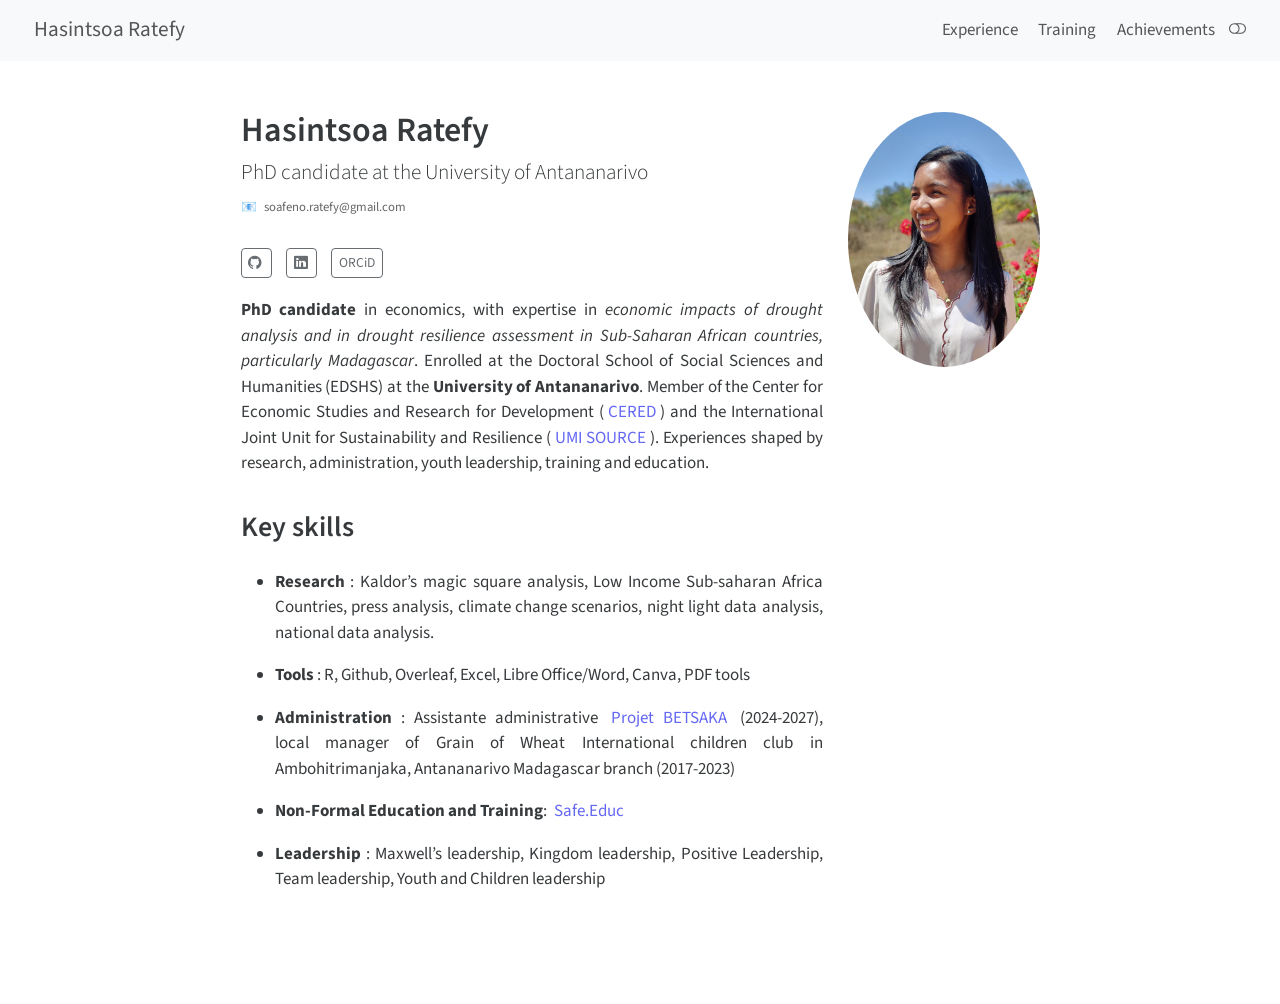
==== commit 0f2c4f6f: "Built site for gh-pages" ====
--- a/index.html
+++ b/index.html
@@ -301,7 +301,7 @@
 </div>
       <div class="about-contents"><main class="content" id="quarto-document-content">
 
-<p><strong>PhD candidate</strong> in economics, with expertise in <em>economic impacts of drought analysis and in drought resilience assessment in Sub-Saharan African countries, particularly Madagascar</em>. Enrolled at the Doctoral School of Social Sciences and Humanities (EDSHS) at the <strong>University of Antananarivo</strong>. Member of the Center for Economic Studies and Research for Development (<a href="https://ue-madagascar.org/teams/691">CERED</a>) and the International Joint Unit for Sustainability and Resilience (<a href="https://www.umi-source.uvsq.fr/">UMI SOURCE</a>). Experiences shaped by the start of researcher career, administration, youth leadership, training and education.</p>
+<p><strong>PhD candidate</strong> in economics, with expertise in <em>economic impacts of drought analysis and in drought resilience assessment in Sub-Saharan African countries, particularly Madagascar</em>. Enrolled at the Doctoral School of Social Sciences and Humanities (EDSHS) at the <strong>University of Antananarivo</strong>. Member of the Center for Economic Studies and Research for Development (<a href="https://ue-madagascar.org/teams/691">CERED</a>) and the International Joint Unit for Sustainability and Resilience (<a href="https://www.umi-source.uvsq.fr/">UMI SOURCE</a>). Experiences shaped by research, administration, youth leadership, training and education.</p>
 <section id="key-skills" class="level2">
 <h2 data-anchor-id="key-skills">Key skills</h2>
 <ul>
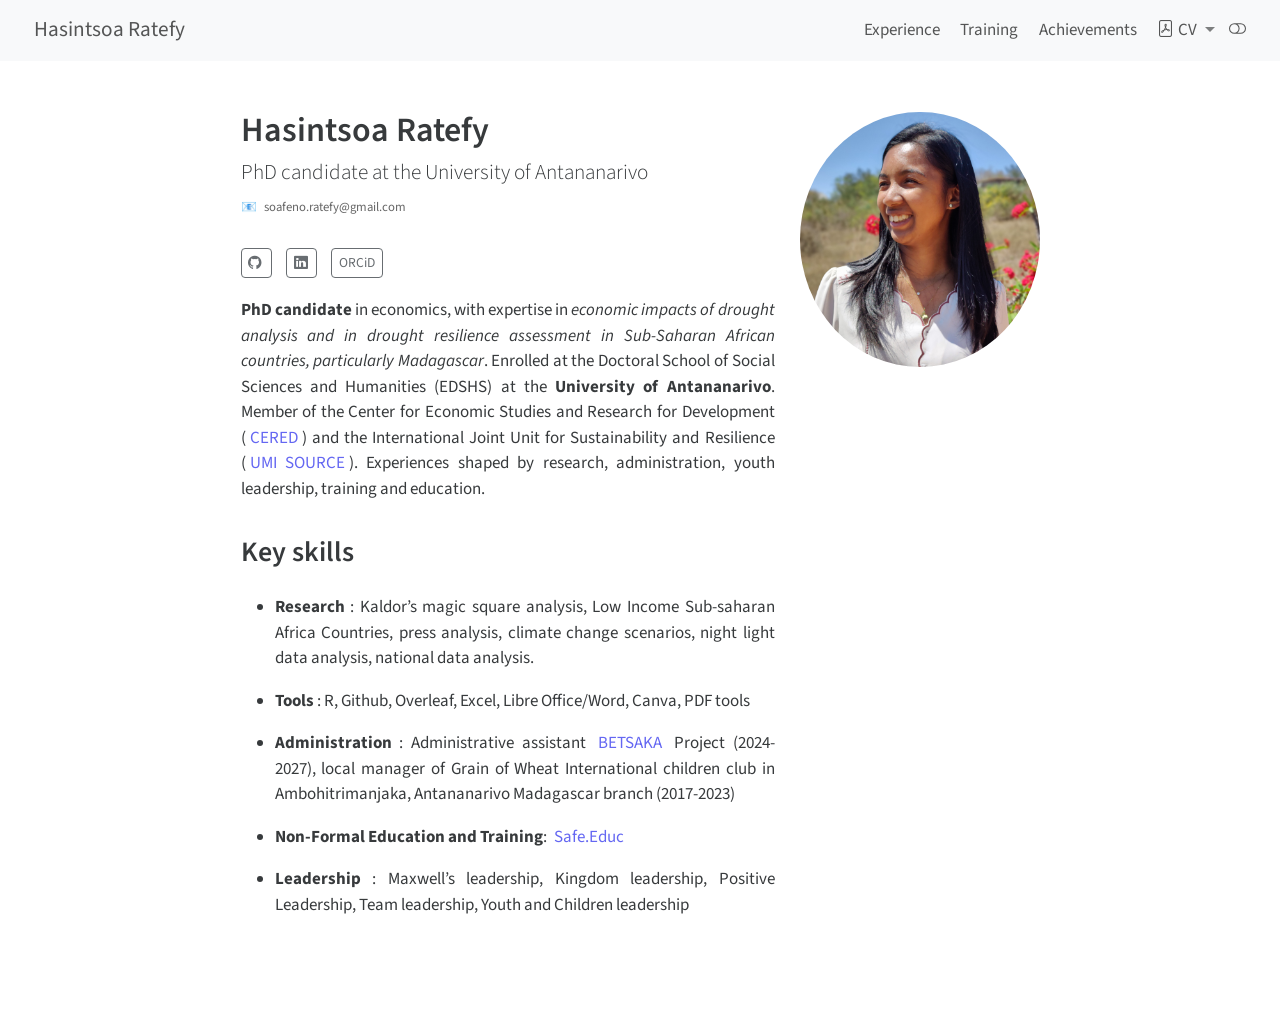
==== commit 4b0e8fbe: "Built site for gh-pages" ====
--- a/index.html
+++ b/index.html
@@ -2,7 +2,7 @@
 <html xmlns="http://www.w3.org/1999/xhtml" lang="en" xml:lang="en"><head>
 
 <meta charset="utf-8">
-<meta name="generator" content="quarto-1.10.19">
+<meta name="generator" content="quarto-1.11.9">
 
 <meta name="viewport" content="width=device-width, initial-scale=1.0, user-scalable=yes">
 
@@ -35,17 +35,18 @@
 <script src="site_libs/clipboard/clipboard.min.js"></script>
 <script src="site_libs/quarto-html/quarto.js" type="module"></script>
 <script src="site_libs/quarto-html/tabsets/tabsets.js" type="module"></script>
+<script src="site_libs/quarto-html/scrollable-regions/scrollable-regions.js" type="module"></script>
 <script src="site_libs/quarto-html/popper.min.js"></script>
 <script src="site_libs/quarto-html/tippy.umd.min.js"></script>
 <link href="site_libs/quarto-html/tippy.css" rel="stylesheet">
-<link href="site_libs/quarto-html/quarto-syntax-highlighting-bf27225e3a48a9273f3daa8f8e829971.css" rel="stylesheet" class="quarto-color-scheme" id="quarto-text-highlighting-styles">
-<link href="site_libs/quarto-html/quarto-syntax-highlighting-dark-b626d73c4c936ccc3cb08be7d45d1df6.css" rel="stylesheet" class="quarto-color-scheme quarto-color-alternate" id="quarto-text-highlighting-styles">
-<link href="site_libs/quarto-html/quarto-syntax-highlighting-bf27225e3a48a9273f3daa8f8e829971.css" rel="stylesheet" class="quarto-color-scheme-extra" id="quarto-text-highlighting-styles">
+<link href="site_libs/quarto-html/quarto-syntax-highlighting-63b5708e65d6cd79cd7618c58d0c21e7.css" rel="stylesheet" class="quarto-color-scheme" id="quarto-text-highlighting-styles">
+<link href="site_libs/quarto-html/quarto-syntax-highlighting-dark-447e42e69aaa9833c0ba1b986f430b20.css" rel="stylesheet" class="quarto-color-scheme quarto-color-alternate" id="quarto-text-highlighting-styles">
+<link href="site_libs/quarto-html/quarto-syntax-highlighting-63b5708e65d6cd79cd7618c58d0c21e7.css" rel="stylesheet" class="quarto-color-scheme-extra" id="quarto-text-highlighting-styles">
 <script src="site_libs/bootstrap/bootstrap.min.js"></script>
 <link href="site_libs/bootstrap/bootstrap-icons.css" rel="stylesheet">
-<link href="site_libs/bootstrap/bootstrap-2d3dbf4d77b08a070928726ce51c7c31.min.css" rel="stylesheet" append-hash="true" class="quarto-color-scheme" id="quarto-bootstrap" data-mode="light">
-<link href="site_libs/bootstrap/bootstrap-dark-a3da2e641472fc8f3514a534a633a6c3.min.css" rel="stylesheet" append-hash="true" class="quarto-color-scheme quarto-color-alternate" id="quarto-bootstrap" data-mode="dark">
-<link href="site_libs/bootstrap/bootstrap-2d3dbf4d77b08a070928726ce51c7c31.min.css" rel="stylesheet" append-hash="true" class="quarto-color-scheme-extra" id="quarto-bootstrap" data-mode="light">
+<link href="site_libs/bootstrap/bootstrap-d1faa2ffca7e90fc69bb78e0acbab1d2.min.css" rel="stylesheet" append-hash="true" class="quarto-color-scheme" id="quarto-bootstrap" data-mode="light">
+<link href="site_libs/bootstrap/bootstrap-dark-e1f7b594c1cf0f7ca9c37b0ad165d25b.min.css" rel="stylesheet" append-hash="true" class="quarto-color-scheme quarto-color-alternate" id="quarto-bootstrap" data-mode="dark">
+<link href="site_libs/bootstrap/bootstrap-d1faa2ffca7e90fc69bb78e0acbab1d2.min.css" rel="stylesheet" append-hash="true" class="quarto-color-scheme-extra" id="quarto-bootstrap" data-mode="light">
 <script id="quarto-search-options" type="application/json">{
   "language": {
     "search-no-results-text": "No results",
@@ -69,9 +70,11 @@
 <span style=&quot;font-size:0.60em; color:#666;&quot;>📧 <a href=&quot;mailto:soafeno.ratefy@gmail.com&quot; style=&quot;color:#666;&quot;>soafeno.ratefy@gmail.com</a></span><br>">
 <meta property="og:image" content="https://HasintsoaMG.github.io/hasintsoaratefy/profile.jpg">
 <meta property="og:site_name" content="Hasintsoa Ratefy">
+<meta property="og:image:height" content="3195">
+<meta property="og:image:width" content="3000">
 </head>
 
-<body class="nav-fixed fullcontent quarto-light"><script id="quarto-html-before-body" type="application/javascript">
+<body class="nav-fixed fullcontent quarto-light"><a id="quarto-skip-link" class="visually-hidden-focusable" href="#quarto-document-content">Skip to main content</a><script id="quarto-html-before-body" type="application/javascript">
     const toggleBodyColorMode = (bsSheetEl) => {
       const mode = bsSheetEl.getAttribute("data-mode");
       const bodyEl = window.document.querySelector("body");
@@ -94,6 +97,7 @@
       for (let i=0; i < toggles.length; i++) {
         const toggle = toggles[i];
         if (toggle) {
+          toggle.setAttribute("aria-checked", alternate ? "true" : "false");
           if (alternate) {
             toggle.classList.add("alternate");
           } else {
@@ -123,13 +127,19 @@
       manageTransitions('#quarto-margin-sidebar .nav-link', true);
       // Switch the toggles
       setColorSchemeToggle(alternate)
-      // Hack to workaround the fact that safari doesn't
-      // properly recolor the scrollbar when toggling (#1455)
+    }
+    // Hack to workaround the fact that safari doesn't
+    // properly recolor the scrollbar when toggling (#1455).
+    // Not run on load: stylesheets are set before first paint there, and
+    // scrolling would undo the scroll to a URL fragment (#14973).
+    // The one pixel nudge keeps the reader where they were.
+    const refreshSafariScrollbar = () => {
       if (navigator.userAgent.indexOf('Safari') > 0 && navigator.userAgent.indexOf('Chrome') == -1) {
         manageTransitions("body", false);
-        window.scrollTo(0, 1);
+        const scrollY = window.scrollY;
+        window.scrollTo(0, scrollY > 0 ? scrollY - 1 : 1);
         setTimeout(() => {
-          window.scrollTo(0, 0);
+          window.scrollTo(0, scrollY);
           manageTransitions("body", true);
         }, 40);
       }
@@ -223,6 +233,7 @@
       // Read the current dark / light value
       let toAlternate = !hasAlternateSentinel();
       toggleColorMode(toAlternate);
+      refreshSafariScrollbar();
       setStyleSentinel(toAlternate);
       toggleGiscusIfUsed(toAlternate, darkModeDefault);
       window.dispatchEvent(new Event('resize'));
@@ -237,14 +248,14 @@
 
 <div id="quarto-search-results"></div>
   <header id="quarto-header" class="headroom fixed-top">
-    <nav class="navbar navbar-expand-lg " data-bs-theme="dark">
+    <nav class="navbar navbar-expand-lg " data-bs-theme="dark" aria-label="Site">
       <div class="navbar-container container-fluid">
       <div class="navbar-brand-container mx-auto">
     <a class="navbar-brand" href="./index.html">
     <span class="navbar-title">Hasintsoa Ratefy</span>
     </a>
   </div>
-          <button class="navbar-toggler" type="button" data-bs-toggle="collapse" data-bs-target="#navbarCollapse" aria-controls="navbarCollapse" role="menu" aria-expanded="false" aria-label="Toggle navigation" onclick="if (window.quartoToggleHeadroom) { window.quartoToggleHeadroom(); }">
+          <button class="navbar-toggler" type="button" data-bs-toggle="collapse" data-bs-target="#navbarCollapse" aria-controls="navbarCollapse" aria-expanded="false" aria-label="Toggle navigation" onclick="if (window.quartoToggleHeadroom) { window.quartoToggleHeadroom(); }">
   <span class="navbar-toggler-icon"></span>
 </button>
           <div class="collapse navbar-collapse" id="navbarCollapse">
@@ -261,10 +272,27 @@
     <a class="nav-link" href="./Pages/Achievements.html"> 
 <span class="menu-text">Achievements</span></a>
   </li>  
+  <li class="nav-item dropdown ">
+    <a class="nav-link dropdown-toggle" href="#" id="nav-menu-cv" role="link" data-bs-toggle="dropdown" aria-expanded="false">
+      <i class="bi bi-file-pdf" role="img">
+</i> 
+ <span class="menu-text">CV</span>
+    </a>
+    <ul class="dropdown-menu dropdown-menu-end" aria-labelledby="nav-menu-cv">    
+        <li>
+    <a class="dropdown-item" href="./../files/EN CV Hasintsoa RATEFY nov 2026.pdf">
+ <span class="dropdown-text">English</span></a>
+  </li>  
+        <li>
+    <a class="dropdown-item" href="./../files/FR CV Hasintsoa RATEFY nov 2026.pdf">
+ <span class="dropdown-text">French</span></a>
+  </li>  
+    </ul>
+  </li>
 </ul>
           </div> <!-- /navcollapse -->
             <div class="quarto-navbar-tools">
-  <a href="" class="quarto-color-scheme-toggle quarto-navigation-tool  px-1" onclick="window.quartoToggleColorScheme(); return false;" title="Toggle dark mode"><i class="bi"></i></a>
+  <button type="button" role="switch" aria-checked="false" class="quarto-color-scheme-toggle quarto-navigation-tool  px-1" onclick="window.quartoToggleColorScheme(); return false;" title="Toggle dark mode" aria-label="Toggle dark mode"><i class="bi"></i></button>
 </div>
       </div> <!-- /container-fluid -->
     </nav>
@@ -299,7 +327,7 @@
      <span class="about-link-text">ORCiD</span>
   </a>
 </div>
-      <div class="about-contents"><main class="content" id="quarto-document-content">
+      <div class="about-contents"><main class="content" id="quarto-document-content" tabindex="-1">
 
 <p><strong>PhD candidate</strong> in economics, with expertise in <em>economic impacts of drought analysis and in drought resilience assessment in Sub-Saharan African countries, particularly Madagascar</em>. Enrolled at the Doctoral School of Social Sciences and Humanities (EDSHS) at the <strong>University of Antananarivo</strong>. Member of the Center for Economic Studies and Research for Development (<a href="https://ue-madagascar.org/teams/691">CERED</a>) and the International Joint Unit for Sustainability and Resilience (<a href="https://www.umi-source.uvsq.fr/">UMI SOURCE</a>). Experiences shaped by research, administration, youth leadership, training and education.</p>
 <section id="key-skills" class="level2">
@@ -307,7 +335,7 @@
 <ul>
 <li><p><strong>Research</strong> : Kaldor’s magic square analysis, Low Income Sub-saharan Africa Countries, press analysis, climate change scenarios, night light data analysis, national data analysis.</p></li>
 <li><p><strong>Tools</strong> : R, Github, Overleaf, Excel, Libre Office/Word, Canva, PDF tools</p></li>
-<li><p><strong>Administration</strong> : Assistante administrative <a href="https://betsaka.hypotheses.org/">Projet BETSAKA</a> (2024-2027), local manager of Grain of Wheat International children club in Ambohitrimanjaka, Antananarivo Madagascar branch (2017-2023)</p></li>
+<li><p><strong>Administration</strong> : Administrative assistant <a href="https://betsaka.hypotheses.org/">BETSAKA</a> Project (2024-2027), local manager of Grain of Wheat International children club in Ambohitrimanjaka, Antananarivo Madagascar branch (2017-2023)</p></li>
 <li><p><strong>Non-Formal Education and Training</strong>: <a href="https://www.facebook.com/SafeEducMadagascar">Safe.Educ</a></p></li>
 <li><p><strong>Leadership</strong> : Maxwell’s leadership, Kingdom leadership, Positive Leadership, Team leadership, Youth and Children leadership</p></li>
 </ul>
@@ -325,15 +353,50 @@
   window.document.addEventListener("DOMContentLoaded", function (event) {
     // Ensure there is a toggle, if there isn't float one in the top right
     if (window.document.querySelector('.quarto-color-scheme-toggle') === null) {
-      const a = window.document.createElement('a');
-      a.classList.add('top-right');
-      a.classList.add('quarto-color-scheme-toggle');
-      a.href = "";
-      a.onclick = function() { try { window.quartoToggleColorScheme(); } catch {} return false; };
+      const toggle = window.document.createElement('button');
+      toggle.type = "button";
+      toggle.setAttribute("role", "switch");
+      toggle.setAttribute("aria-checked", "false");
+      toggle.classList.add('top-right');
+      toggle.classList.add('quarto-color-scheme-toggle');
+      toggle.setAttribute("aria-label", "Toggle dark mode");
+      toggle.onclick = function() { try { window.quartoToggleColorScheme(); } catch {} return false; };
       const i = window.document.createElement("i");
       i.classList.add('bi');
-      a.appendChild(i);
-      window.document.body.appendChild(a);
+      toggle.appendChild(i);
+      // Put the toggle in a landmark of its own, so that landmark navigation
+      // can reach it.
+      //
+      // The container is always a fresh direct child of body, and the toggle is
+      // never moved into page furniture that the theme or the author controls.
+      // The toggle is positioned against the page, so any ancestor that
+      // establishes a containing block captures it: a positioned element or a
+      // grid for position: absolute, and transform, filter, will-change or
+      // contain for position: fixed. A direct child of body has none of these
+      // to inherit, and the shift when one appears is silent and visual.
+      //
+      // ARIA says a document should have at most one banner, and axe reports a
+      // duplicate whether or not the banners carry distinct labels. So use a
+      // header when the page has no banner yet, and a named region otherwise.
+      //
+      // A header is a banner wherever it sits, unless it is inside sectioning
+      // content, so this cannot just look at the children of body: a custom
+      // page layout wraps the title block header in a plain div. An explicit
+      // role="banner" always counts.
+      const sectioning = 'article, aside, main, nav, section, [role="article"], [role="complementary"], [role="main"], [role="navigation"], [role="region"]';
+      const hasBanner = Array.from(
+        window.document.querySelectorAll('header:not([role]), [role="banner"]')
+      ).some(function(el) {
+        return el.hasAttribute("role") || el.closest(sectioning) === null;
+      });
+      const container = window.document.createElement(hasBanner ? "div" : "header");
+      if (hasBanner) {
+        container.setAttribute("role", "region");
+        container.setAttribute("aria-label", "Toggle dark mode");
+      }
+      container.classList.add('quarto-color-scheme-toggle-container');
+      container.appendChild(toggle);
+      window.document.body.appendChild(container);
     }
     setColorSchemeToggle(hasAlternateSentinel())
     const isCodeAnnotation = (el) => {
@@ -405,7 +468,8 @@
           return filterRegex.test(href) || localhostRegex.test(href) || mailtoRegex.test(href);
       }
       // Inspect non-navigation links and adorn them if external
-     var links = window.document.querySelectorAll('a[href]:not(.nav-link):not(.navbar-brand):not(.toc-action):not(.sidebar-link):not(.sidebar-item-toggle):not(.pagination-link):not(.no-external):not([aria-hidden]):not(.dropdown-item):not(.quarto-navigation-tool):not(.about-link)');
+      window.quartoDecorateExternalLinks = function (root) {
+     var links = (root || window.document).querySelectorAll('a[href]:not(.nav-link):not(.navbar-brand):not(.toc-action):not(.sidebar-link):not(.sidebar-item-toggle):not(.pagination-link):not(.no-external):not([aria-hidden]):not(.dropdown-item):not(.quarto-navigation-tool):not(.about-link)');
       for (var i=0; i<links.length; i++) {
         const link = links[i];
         if (!isInternal(link.href)) {
@@ -414,8 +478,69 @@
           if (link.dataset.originalHref !== undefined) {
             link.href = link.dataset.originalHref;
           }
-        }
-      }
+          if (!link.classList.contains('no-external-icon')) {
+          }
+        }
+      }
+      };
+      window.quartoDecorateExternalLinks(window.document);
+    // Esc closes the popup (WCAG 1.4.13) and focus leaving both trigger and
+    // popup closes it (WCAG 2.4.11); tippy handles neither for interactive popups.
+    const hideOnEscAndFocusOut = {
+      name: 'hideOnEscAndFocusOut',
+      defaultValue: true,
+      fn(instance) {
+        const dismiss = () => {
+          // A show scheduled by the trigger delay would otherwise reopen it
+          instance.clearDelayTimeouts();
+          instance.hide();
+        };
+        const onKeyDown = (event) => {
+          if (event.key !== 'Escape') {
+            return;
+          }
+          // Keep Esc from also reaching page handlers (e.g. reveal.js overview),
+          // except an open reveal.js slide menu, which Esc should close too.
+          // The menu handles keys only when its keyboard option is on.
+          const menuHandlesEsc = window.Reveal?.getPlugin?.('menu')?.isOpen() &&
+            window.Reveal.getConfig().menu?.keyboard !== false;
+          if (!menuHandlesEsc) {
+            event.stopPropagation();
+          }
+          if (instance.popper.contains(window.document.activeElement)) {
+            // Disabled while refocusing so the focus trigger does not reopen it
+            instance.disable();
+            instance.reference.focus();
+            instance.enable();
+          }
+          dismiss();
+        };
+        const onFocusOut = (event) => {
+          const target = event.relatedTarget;
+          if (target && !instance.reference.contains(target) &&
+              !instance.popper.contains(target)) {
+            dismiss();
+          }
+        };
+        // On the trigger too: a click trigger (code-annotations: select) has no
+        // blur handling. Attached for the instance's lifetime so leaving the
+        // trigger also cancels a show still pending on the trigger delay.
+        instance.reference.addEventListener('focusout', onFocusOut);
+        return {
+          onShow() {
+            window.document.addEventListener('keydown', onKeyDown, true);
+            instance.popper.addEventListener('focusout', onFocusOut);
+          },
+          onHide() {
+            window.document.removeEventListener('keydown', onKeyDown, true);
+            instance.popper.removeEventListener('focusout', onFocusOut);
+          },
+          onDestroy() {
+            instance.reference.removeEventListener('focusout', onFocusOut);
+          },
+        };
+      },
+    };
     function tippyHover(el, contentFn, onTriggerFn, onUntriggerFn) {
       const config = {
         allowHTML: true,
@@ -429,6 +554,7 @@
         interactiveBorder: 10,
         theme: 'quarto',
         placement: 'bottom-start',
+        plugins: [hideOnEscAndFocusOut],
       };
       if (contentFn) {
         config.content = contentFn;
@@ -591,44 +717,54 @@
           const lineIds = lines.map((line) => {
             return targetCell + "-" + line;
           })
-          let top = null;
-          let height = null;
-          let parent = null;
+          // Each band is positioned against its own containing block, which is
+          // not the offsetParent of the lines, so place it from client rects.
+          const placeBand = (band, firstEl, lastEl, codeBlock) => {
+            const container = band.offsetParent;
+            if (container === null) {
+              return;
+            }
+            const containerRect = container.getBoundingClientRect();
+            // Reveal.js scales slides with a transform, so convert client
+            // pixels back to the CSS pixels of the container.
+            const scale = containerRect.height / container.offsetHeight || 1;
+            const firstRect = firstEl.getBoundingClientRect();
+            const lastRect = lastEl.getBoundingClientRect();
+            const top = (firstRect.top - containerRect.top) / scale - container.clientTop + container.scrollTop;
+            const height = (lastRect.bottom - firstRect.top) / scale;
+            band.style.top = top - 2 + "px";
+            band.style.height = height + 4 + "px";
+            if (codeBlock) {
+              // Without the copy button wrapper, the containing block is wider
+              // than the code block, so span the code block explicitly.
+              const blockRect = codeBlock.getBoundingClientRect();
+              band.style.left = (blockRect.left - containerRect.left) / scale - container.clientLeft + container.scrollLeft + "px";
+              band.style.width = blockRect.width / scale + "px";
+            }
+          };
           if (lineIds.length > 0) {
-              //compute the position of the single el (top and bottom and make a div)
-              const el = window.document.getElementById(lineIds[0]);
-              top = el.offsetTop;
-              height = el.offsetHeight;
-              parent = el.parentElement.parentElement;
-            if (lineIds.length > 1) {
-              const lastEl = window.document.getElementById(lineIds[lineIds.length - 1]);
-              const bottom = lastEl.offsetTop + lastEl.offsetHeight;
-              height = bottom - top;
+            const el = window.document.getElementById(lineIds[0]);
+            const lastEl = window.document.getElementById(lineIds[lineIds.length - 1]);
+            const parent = el.parentElement.parentElement;
+            // cook up a div (if necessary) and position it
+            let div = window.document.getElementById("code-annotation-line-highlight");
+            if (div === null) {
+              div = window.document.createElement("div");
+              div.setAttribute("id", "code-annotation-line-highlight");
+              div.style.position = 'absolute';
+              parent.appendChild(div);
             }
-            if (top !== null && height !== null && parent !== null) {
-              // cook up a div (if necessary) and position it 
-              let div = window.document.getElementById("code-annotation-line-highlight");
-              if (div === null) {
-                div = window.document.createElement("div");
-                div.setAttribute("id", "code-annotation-line-highlight");
-                div.style.position = 'absolute';
-                parent.appendChild(div);
-              }
-              div.style.top = top - 2 + "px";
-              div.style.height = height + 4 + "px";
-              div.style.left = 0;
-              let gutterDiv = window.document.getElementById("code-annotation-line-highlight-gutter");
-              if (gutterDiv === null) {
-                gutterDiv = window.document.createElement("div");
-                gutterDiv.setAttribute("id", "code-annotation-line-highlight-gutter");
-                gutterDiv.style.position = 'absolute';
-                const codeCell = window.document.getElementById(targetCell);
-                const gutter = codeCell.querySelector('.code-annotation-gutter');
-                gutter.appendChild(gutterDiv);
-              }
-              gutterDiv.style.top = top - 2 + "px";
-              gutterDiv.style.height = height + 4 + "px";
+            placeBand(div, el, lastEl, parent.closest("div.sourceCode") || parent);
+            let gutterDiv = window.document.getElementById("code-annotation-line-highlight-gutter");
+            if (gutterDiv === null) {
+              gutterDiv = window.document.createElement("div");
+              gutterDiv.setAttribute("id", "code-annotation-line-highlight-gutter");
+              gutterDiv.style.position = 'absolute';
+              const codeCell = window.document.getElementById(targetCell);
+              const gutter = codeCell.querySelector('.code-annotation-gutter');
+              gutter.appendChild(gutterDiv);
             }
+            placeBand(gutterDiv, el, lastEl);
             selectedAnnoteEl = annoteEl;
           }
         };
@@ -727,6 +863,9 @@
     }
   });
   </script>
+  <script type="application/javascript">
+  window.quartoScrollableRegionsLabels = {"code":"Scrollable code","output":"Scrollable output"};
+  </script>
 </div> <!-- /content -->
 
 
--- a/site_libs/quarto-html/quarto-syntax-highlighting-63b5708e65d6cd79cd7618c58d0c21e7.css
+++ b/site_libs/quarto-html/quarto-syntax-highlighting-63b5708e65d6cd79cd7618c58d0c21e7.css
@@ -0,0 +1,236 @@
+/* quarto syntax highlight colors */
+:root {
+  --quarto-hl-ot-color: #003B4F;
+  --quarto-hl-at-color: #657422;
+  --quarto-hl-ss-color: #20794D;
+  --quarto-hl-an-color: #5E5E5E;
+  --quarto-hl-fu-color: #4758AB;
+  --quarto-hl-st-color: #20794D;
+  --quarto-hl-cf-color: #003B4F;
+  --quarto-hl-op-color: #5E5E5E;
+  --quarto-hl-er-color: #AD0000;
+  --quarto-hl-bn-color: #AD0000;
+  --quarto-hl-al-color: #AD0000;
+  --quarto-hl-va-color: #111111;
+  --quarto-hl-bu-color: inherit;
+  --quarto-hl-ex-color: inherit;
+  --quarto-hl-pp-color: #AD0000;
+  --quarto-hl-in-color: #5E5E5E;
+  --quarto-hl-vs-color: #20794D;
+  --quarto-hl-wa-color: #5E5E5E;
+  --quarto-hl-do-color: #5E5E5E;
+  --quarto-hl-im-color: #00769E;
+  --quarto-hl-ch-color: #20794D;
+  --quarto-hl-dt-color: #AD0000;
+  --quarto-hl-fl-color: #AD0000;
+  --quarto-hl-co-color: #5E5E5E;
+  --quarto-hl-cv-color: #5E5E5E;
+  --quarto-hl-cn-color: #8f5902;
+  --quarto-hl-sc-color: #5E5E5E;
+  --quarto-hl-dv-color: #AD0000;
+  --quarto-hl-kw-color: #003B4F;
+}
+
+/* other quarto variables */
+:root {
+  --quarto-font-monospace: SFMono-Regular, Menlo, Monaco, Consolas, "Liberation Mono", "Courier New", monospace;
+}
+
+/* syntax highlight based on Pandoc's rules */
+pre > code.sourceCode > span {
+  color: #003B4F;
+}
+
+code.sourceCode > span {
+  color: #003B4F;
+}
+
+div.sourceCode,
+div.sourceCode pre.sourceCode {
+  color: #003B4F;
+}
+
+/* Normal */
+code span {
+  color: #003B4F;
+}
+
+/* Alert */
+code span.al {
+  color: #AD0000;
+  font-style: inherit;
+}
+
+/* Annotation */
+code span.an {
+  color: #5E5E5E;
+  font-style: inherit;
+}
+
+/* Attribute */
+code span.at {
+  color: #657422;
+  font-style: inherit;
+}
+
+/* BaseN */
+code span.bn {
+  color: #AD0000;
+  font-style: inherit;
+}
+
+/* BuiltIn */
+code span.bu {
+  font-style: inherit;
+}
+
+/* ControlFlow */
+code span.cf {
+  color: #003B4F;
+  font-weight: bold;
+  font-style: inherit;
+}
+
+/* Char */
+code span.ch {
+  color: #20794D;
+  font-style: inherit;
+}
+
+/* Constant */
+code span.cn {
+  color: #8f5902;
+  font-style: inherit;
+}
+
+/* Comment */
+code span.co {
+  color: #5E5E5E;
+  font-style: inherit;
+}
+
+/* CommentVar */
+code span.cv {
+  color: #5E5E5E;
+  font-style: italic;
+}
+
+/* Documentation */
+code span.do {
+  color: #5E5E5E;
+  font-style: italic;
+}
+
+/* DataType */
+code span.dt {
+  color: #AD0000;
+  font-style: inherit;
+}
+
+/* DecVal */
+code span.dv {
+  color: #AD0000;
+  font-style: inherit;
+}
+
+/* Error */
+code span.er {
+  color: #AD0000;
+  font-style: inherit;
+}
+
+/* Extension */
+code span.ex {
+  font-style: inherit;
+}
+
+/* Float */
+code span.fl {
+  color: #AD0000;
+  font-style: inherit;
+}
+
+/* Function */
+code span.fu {
+  color: #4758AB;
+  font-style: inherit;
+}
+
+/* Import */
+code span.im {
+  color: #00769E;
+  font-style: inherit;
+}
+
+/* Information */
+code span.in {
+  color: #5E5E5E;
+  font-style: inherit;
+}
+
+/* Keyword */
+code span.kw {
+  color: #003B4F;
+  font-weight: bold;
+  font-style: inherit;
+}
+
+/* Operator */
+code span.op {
+  color: #5E5E5E;
+  font-style: inherit;
+}
+
+/* Other */
+code span.ot {
+  color: #003B4F;
+  font-style: inherit;
+}
+
+/* Preprocessor */
+code span.pp {
+  color: #AD0000;
+  font-style: inherit;
+}
+
+/* SpecialChar */
+code span.sc {
+  color: #5E5E5E;
+  font-style: inherit;
+}
+
+/* SpecialString */
+code span.ss {
+  color: #20794D;
+  font-style: inherit;
+}
+
+/* String */
+code span.st {
+  color: #20794D;
+  font-style: inherit;
+}
+
+/* Variable */
+code span.va {
+  color: #111111;
+  font-style: inherit;
+}
+
+/* VerbatimString */
+code span.vs {
+  color: #20794D;
+  font-style: inherit;
+}
+
+/* Warning */
+code span.wa {
+  color: #5E5E5E;
+  font-style: italic;
+}
+
+.prevent-inlining {
+  content: "</";
+}
+
+/*# sourceMappingURL=054cc16b9e9817627be6994582d2ffb5.css.map */
--- a/site_libs/quarto-html/quarto-syntax-highlighting-dark-447e42e69aaa9833c0ba1b986f430b20.css
+++ b/site_libs/quarto-html/quarto-syntax-highlighting-dark-447e42e69aaa9833c0ba1b986f430b20.css
@@ -0,0 +1,219 @@
+/* quarto syntax highlight colors */
+:root {
+  --quarto-hl-al-color: #f07178;
+  --quarto-hl-an-color: #d4d0ab;
+  --quarto-hl-at-color: #00e0e0;
+  --quarto-hl-bn-color: #d4d0ab;
+  --quarto-hl-bu-color: #abe338;
+  --quarto-hl-ch-color: #abe338;
+  --quarto-hl-co-color: #f8f8f2;
+  --quarto-hl-cv-color: #ffd700;
+  --quarto-hl-cn-color: #ffd700;
+  --quarto-hl-cf-color: #ffa07a;
+  --quarto-hl-dt-color: #ffa07a;
+  --quarto-hl-dv-color: #d4d0ab;
+  --quarto-hl-do-color: #f8f8f2;
+  --quarto-hl-er-color: #f07178;
+  --quarto-hl-ex-color: #00e0e0;
+  --quarto-hl-fl-color: #d4d0ab;
+  --quarto-hl-fu-color: #ffa07a;
+  --quarto-hl-im-color: #abe338;
+  --quarto-hl-in-color: #d4d0ab;
+  --quarto-hl-kw-color: #ffa07a;
+  --quarto-hl-op-color: #ffa07a;
+  --quarto-hl-ot-color: #00e0e0;
+  --quarto-hl-pp-color: #dcc6e0;
+  --quarto-hl-re-color: #00e0e0;
+  --quarto-hl-sc-color: #abe338;
+  --quarto-hl-ss-color: #abe338;
+  --quarto-hl-st-color: #abe338;
+  --quarto-hl-va-color: #00e0e0;
+  --quarto-hl-vs-color: #abe338;
+  --quarto-hl-wa-color: #dcc6e0;
+}
+
+/* other quarto variables */
+:root {
+  --quarto-font-monospace: SFMono-Regular, Menlo, Monaco, Consolas, "Liberation Mono", "Courier New", monospace;
+}
+
+/* syntax highlight based on Pandoc's rules */
+pre > code.sourceCode > span {
+  color: #f8f8f2;
+}
+
+code.sourceCode > span {
+  color: #f8f8f2;
+}
+
+div.sourceCode,
+div.sourceCode pre.sourceCode {
+  color: #f8f8f2;
+}
+
+/* Normal */
+code span {
+  color: #f8f8f2;
+}
+
+/* Alert */
+code span.al {
+  color: #f07178;
+}
+
+/* Annotation */
+code span.an {
+  color: #d4d0ab;
+}
+
+/* Attribute */
+code span.at {
+  color: #00e0e0;
+}
+
+/* BaseN */
+code span.bn {
+  color: #d4d0ab;
+}
+
+/* BuiltIn */
+code span.bu {
+  color: #abe338;
+}
+
+/* ControlFlow */
+code span.cf {
+  font-weight: bold;
+  color: #ffa07a;
+}
+
+/* Char */
+code span.ch {
+  color: #abe338;
+}
+
+/* Constant */
+code span.cn {
+  color: #ffd700;
+}
+
+/* Comment */
+code span.co {
+  font-style: italic;
+  color: #f8f8f2;
+}
+
+/* CommentVar */
+code span.cv {
+  color: #ffd700;
+}
+
+/* Documentation */
+code span.do {
+  color: #f8f8f2;
+}
+
+/* DataType */
+code span.dt {
+  color: #ffa07a;
+}
+
+/* DecVal */
+code span.dv {
+  color: #d4d0ab;
+}
+
+/* Error */
+code span.er {
+  color: #f07178;
+  text-decoration: underline;
+}
+
+/* Extension */
+code span.ex {
+  font-weight: bold;
+  color: #00e0e0;
+}
+
+/* Float */
+code span.fl {
+  color: #d4d0ab;
+}
+
+/* Function */
+code span.fu {
+  color: #ffa07a;
+}
+
+/* Import */
+code span.im {
+  color: #abe338;
+}
+
+/* Information */
+code span.in {
+  color: #d4d0ab;
+}
+
+/* Keyword */
+code span.kw {
+  font-weight: bold;
+  color: #ffa07a;
+}
+
+/* Operator */
+code span.op {
+  color: #ffa07a;
+}
+
+/* Other */
+code span.ot {
+  color: #00e0e0;
+}
+
+/* Preprocessor */
+code span.pp {
+  color: #dcc6e0;
+}
+
+/* RegionMarker */
+code span.re {
+  background-color: #f8f8f2;
+  color: #00e0e0;
+}
+
+/* SpecialChar */
+code span.sc {
+  color: #abe338;
+}
+
+/* SpecialString */
+code span.ss {
+  color: #abe338;
+}
+
+/* String */
+code span.st {
+  color: #abe338;
+}
+
+/* Variable */
+code span.va {
+  color: #00e0e0;
+}
+
+/* VerbatimString */
+code span.vs {
+  color: #abe338;
+}
+
+/* Warning */
+code span.wa {
+  color: #dcc6e0;
+}
+
+.prevent-inlining {
+  content: "</";
+}
+
+/*# sourceMappingURL=be8e1111c2b710f7c3a4926ffa2967aa.css.map */
--- a/site_libs/quarto-html/quarto-syntax-highlighting-63b5708e65d6cd79cd7618c58d0c21e7.css
+++ b/site_libs/quarto-html/quarto-syntax-highlighting-63b5708e65d6cd79cd7618c58d0c21e7.css
@@ -0,0 +1,236 @@
+/* quarto syntax highlight colors */
+:root {
+  --quarto-hl-ot-color: #003B4F;
+  --quarto-hl-at-color: #657422;
+  --quarto-hl-ss-color: #20794D;
+  --quarto-hl-an-color: #5E5E5E;
+  --quarto-hl-fu-color: #4758AB;
+  --quarto-hl-st-color: #20794D;
+  --quarto-hl-cf-color: #003B4F;
+  --quarto-hl-op-color: #5E5E5E;
+  --quarto-hl-er-color: #AD0000;
+  --quarto-hl-bn-color: #AD0000;
+  --quarto-hl-al-color: #AD0000;
+  --quarto-hl-va-color: #111111;
+  --quarto-hl-bu-color: inherit;
+  --quarto-hl-ex-color: inherit;
+  --quarto-hl-pp-color: #AD0000;
+  --quarto-hl-in-color: #5E5E5E;
+  --quarto-hl-vs-color: #20794D;
+  --quarto-hl-wa-color: #5E5E5E;
+  --quarto-hl-do-color: #5E5E5E;
+  --quarto-hl-im-color: #00769E;
+  --quarto-hl-ch-color: #20794D;
+  --quarto-hl-dt-color: #AD0000;
+  --quarto-hl-fl-color: #AD0000;
+  --quarto-hl-co-color: #5E5E5E;
+  --quarto-hl-cv-color: #5E5E5E;
+  --quarto-hl-cn-color: #8f5902;
+  --quarto-hl-sc-color: #5E5E5E;
+  --quarto-hl-dv-color: #AD0000;
+  --quarto-hl-kw-color: #003B4F;
+}
+
+/* other quarto variables */
+:root {
+  --quarto-font-monospace: SFMono-Regular, Menlo, Monaco, Consolas, "Liberation Mono", "Courier New", monospace;
+}
+
+/* syntax highlight based on Pandoc's rules */
+pre > code.sourceCode > span {
+  color: #003B4F;
+}
+
+code.sourceCode > span {
+  color: #003B4F;
+}
+
+div.sourceCode,
+div.sourceCode pre.sourceCode {
+  color: #003B4F;
+}
+
+/* Normal */
+code span {
+  color: #003B4F;
+}
+
+/* Alert */
+code span.al {
+  color: #AD0000;
+  font-style: inherit;
+}
+
+/* Annotation */
+code span.an {
+  color: #5E5E5E;
+  font-style: inherit;
+}
+
+/* Attribute */
+code span.at {
+  color: #657422;
+  font-style: inherit;
+}
+
+/* BaseN */
+code span.bn {
+  color: #AD0000;
+  font-style: inherit;
+}
+
+/* BuiltIn */
+code span.bu {
+  font-style: inherit;
+}
+
+/* ControlFlow */
+code span.cf {
+  color: #003B4F;
+  font-weight: bold;
+  font-style: inherit;
+}
+
+/* Char */
+code span.ch {
+  color: #20794D;
+  font-style: inherit;
+}
+
+/* Constant */
+code span.cn {
+  color: #8f5902;
+  font-style: inherit;
+}
+
+/* Comment */
+code span.co {
+  color: #5E5E5E;
+  font-style: inherit;
+}
+
+/* CommentVar */
+code span.cv {
+  color: #5E5E5E;
+  font-style: italic;
+}
+
+/* Documentation */
+code span.do {
+  color: #5E5E5E;
+  font-style: italic;
+}
+
+/* DataType */
+code span.dt {
+  color: #AD0000;
+  font-style: inherit;
+}
+
+/* DecVal */
+code span.dv {
+  color: #AD0000;
+  font-style: inherit;
+}
+
+/* Error */
+code span.er {
+  color: #AD0000;
+  font-style: inherit;
+}
+
+/* Extension */
+code span.ex {
+  font-style: inherit;
+}
+
+/* Float */
+code span.fl {
+  color: #AD0000;
+  font-style: inherit;
+}
+
+/* Function */
+code span.fu {
+  color: #4758AB;
+  font-style: inherit;
+}
+
+/* Import */
+code span.im {
+  color: #00769E;
+  font-style: inherit;
+}
+
+/* Information */
+code span.in {
+  color: #5E5E5E;
+  font-style: inherit;
+}
+
+/* Keyword */
+code span.kw {
+  color: #003B4F;
+  font-weight: bold;
+  font-style: inherit;
+}
+
+/* Operator */
+code span.op {
+  color: #5E5E5E;
+  font-style: inherit;
+}
+
+/* Other */
+code span.ot {
+  color: #003B4F;
+  font-style: inherit;
+}
+
+/* Preprocessor */
+code span.pp {
+  color: #AD0000;
+  font-style: inherit;
+}
+
+/* SpecialChar */
+code span.sc {
+  color: #5E5E5E;
+  font-style: inherit;
+}
+
+/* SpecialString */
+code span.ss {
+  color: #20794D;
+  font-style: inherit;
+}
+
+/* String */
+code span.st {
+  color: #20794D;
+  font-style: inherit;
+}
+
+/* Variable */
+code span.va {
+  color: #111111;
+  font-style: inherit;
+}
+
+/* VerbatimString */
+code span.vs {
+  color: #20794D;
+  font-style: inherit;
+}
+
+/* Warning */
+code span.wa {
+  color: #5E5E5E;
+  font-style: italic;
+}
+
+.prevent-inlining {
+  content: "</";
+}
+
+/*# sourceMappingURL=054cc16b9e9817627be6994582d2ffb5.css.map */
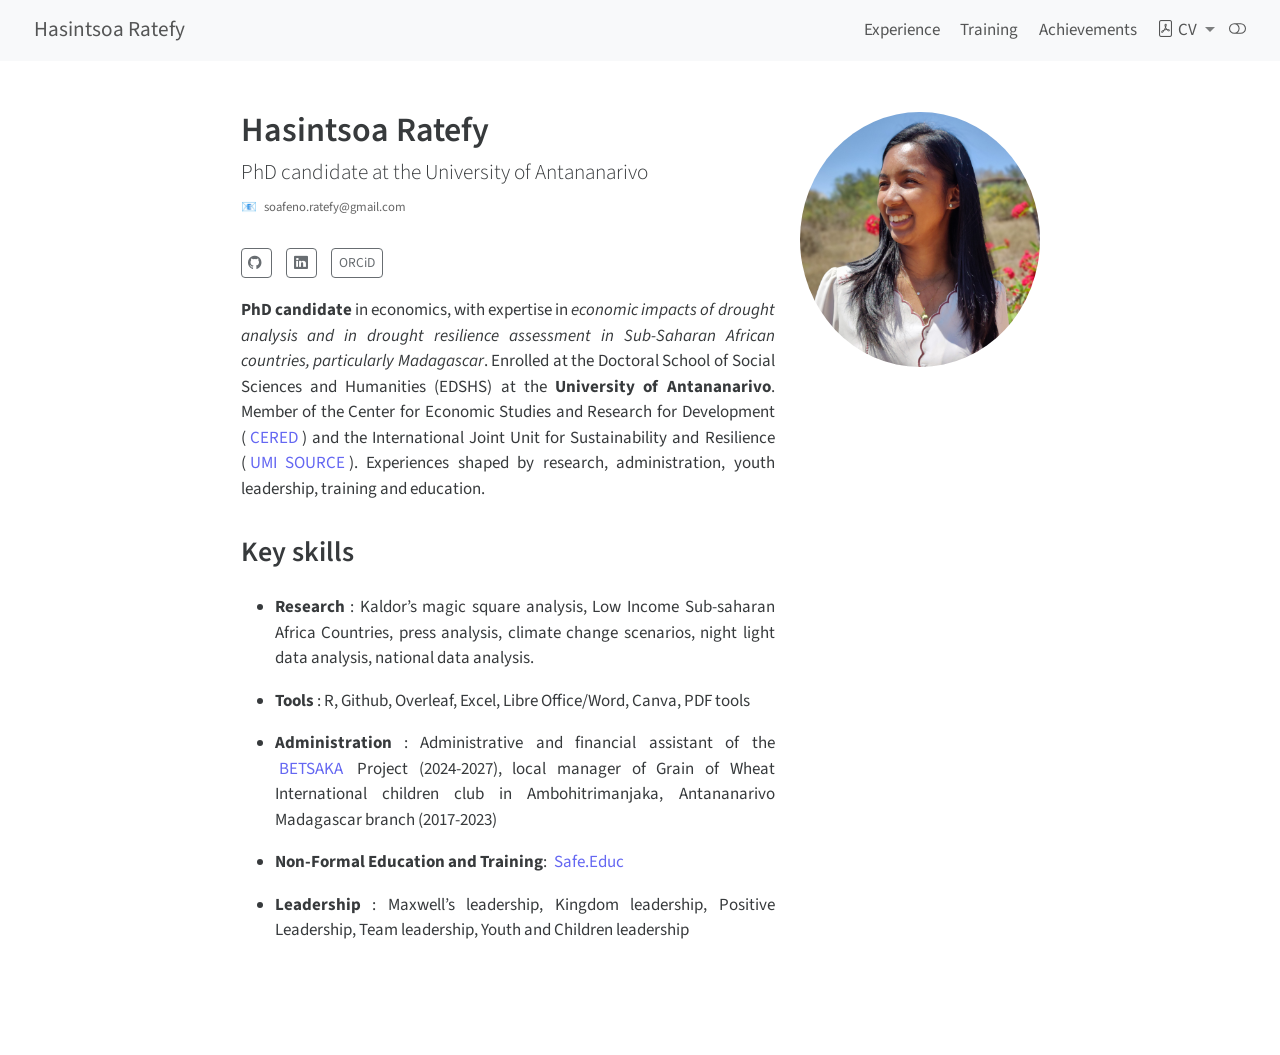
==== commit bdefcda1: "Built site for gh-pages" ====
--- a/index.html
+++ b/index.html
@@ -280,11 +280,11 @@
     </a>
     <ul class="dropdown-menu dropdown-menu-end" aria-labelledby="nav-menu-cv">    
         <li>
-    <a class="dropdown-item" href="./../files/EN CV Hasintsoa RATEFY nov 2026.pdf">
+    <a class="dropdown-item" href="./files/EN_CV_Hasintsoa_RATEFY_nov_2026.pdf">
  <span class="dropdown-text">English</span></a>
   </li>  
         <li>
-    <a class="dropdown-item" href="./../files/FR CV Hasintsoa RATEFY nov 2026.pdf">
+    <a class="dropdown-item" href="./files/FR_CV_Hasintsoa_RATEFY_nov_2026.pdf">
  <span class="dropdown-text">French</span></a>
   </li>  
     </ul>
@@ -335,7 +335,7 @@
 <ul>
 <li><p><strong>Research</strong> : Kaldor’s magic square analysis, Low Income Sub-saharan Africa Countries, press analysis, climate change scenarios, night light data analysis, national data analysis.</p></li>
 <li><p><strong>Tools</strong> : R, Github, Overleaf, Excel, Libre Office/Word, Canva, PDF tools</p></li>
-<li><p><strong>Administration</strong> : Administrative assistant <a href="https://betsaka.hypotheses.org/">BETSAKA</a> Project (2024-2027), local manager of Grain of Wheat International children club in Ambohitrimanjaka, Antananarivo Madagascar branch (2017-2023)</p></li>
+<li><p><strong>Administration</strong> : Administrative and financial assistant of the <a href="https://betsaka.hypotheses.org/">BETSAKA</a> Project (2024-2027), local manager of Grain of Wheat International children club in Ambohitrimanjaka, Antananarivo Madagascar branch (2017-2023)</p></li>
 <li><p><strong>Non-Formal Education and Training</strong>: <a href="https://www.facebook.com/SafeEducMadagascar">Safe.Educ</a></p></li>
 <li><p><strong>Leadership</strong> : Maxwell’s leadership, Kingdom leadership, Positive Leadership, Team leadership, Youth and Children leadership</p></li>
 </ul>
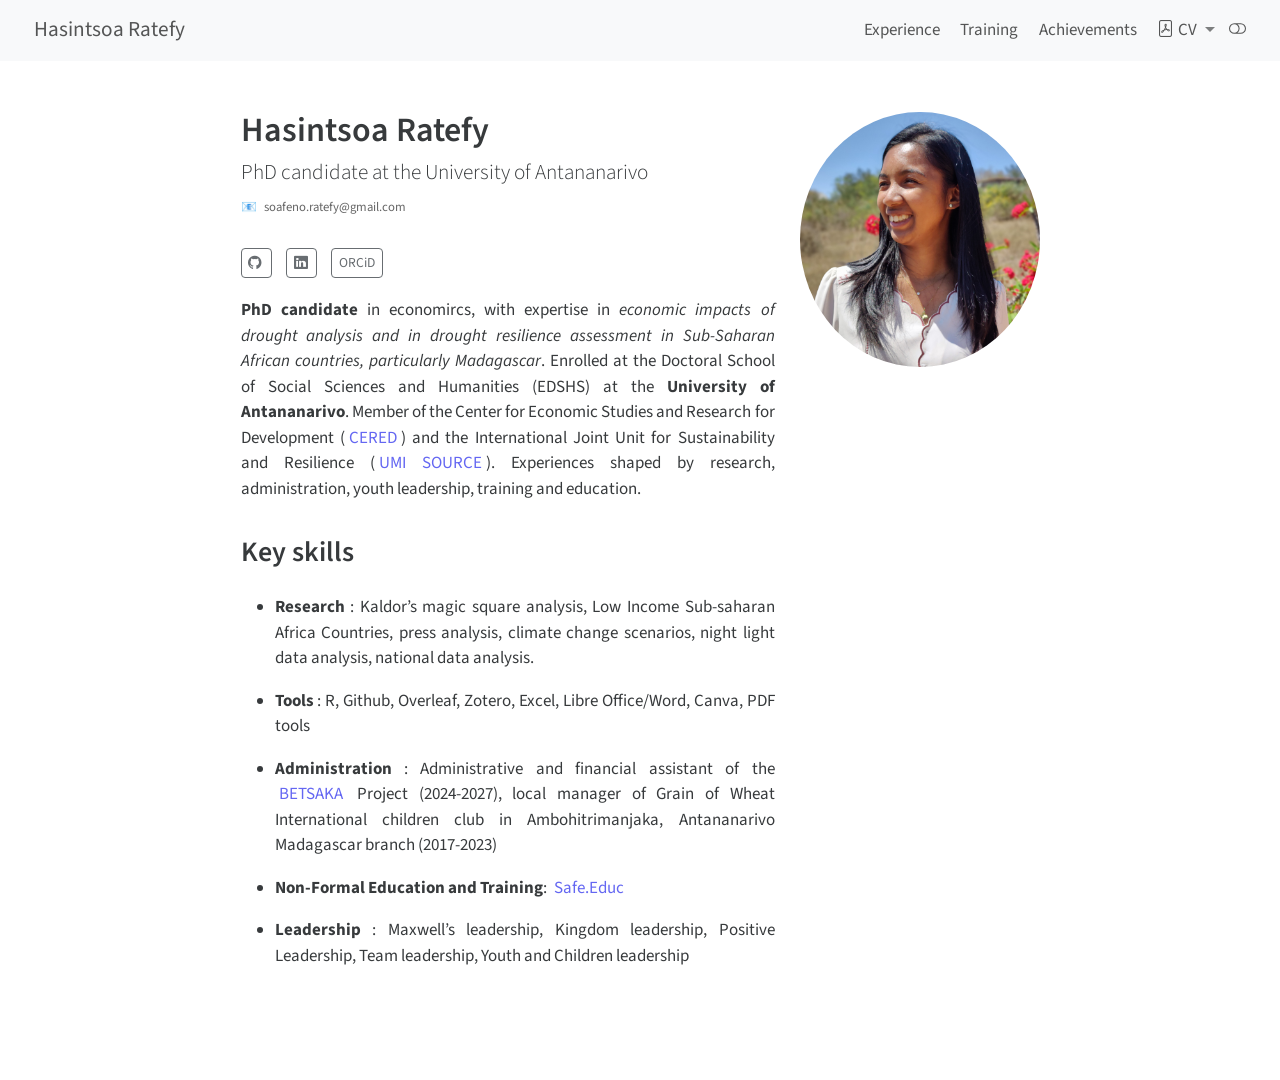
==== commit e60a607e: "Built site for gh-pages" ====
--- a/index.html
+++ b/index.html
@@ -44,9 +44,9 @@
 <link href="site_libs/quarto-html/quarto-syntax-highlighting-63b5708e65d6cd79cd7618c58d0c21e7.css" rel="stylesheet" class="quarto-color-scheme-extra" id="quarto-text-highlighting-styles">
 <script src="site_libs/bootstrap/bootstrap.min.js"></script>
 <link href="site_libs/bootstrap/bootstrap-icons.css" rel="stylesheet">
-<link href="site_libs/bootstrap/bootstrap-d1faa2ffca7e90fc69bb78e0acbab1d2.min.css" rel="stylesheet" append-hash="true" class="quarto-color-scheme" id="quarto-bootstrap" data-mode="light">
-<link href="site_libs/bootstrap/bootstrap-dark-e1f7b594c1cf0f7ca9c37b0ad165d25b.min.css" rel="stylesheet" append-hash="true" class="quarto-color-scheme quarto-color-alternate" id="quarto-bootstrap" data-mode="dark">
-<link href="site_libs/bootstrap/bootstrap-d1faa2ffca7e90fc69bb78e0acbab1d2.min.css" rel="stylesheet" append-hash="true" class="quarto-color-scheme-extra" id="quarto-bootstrap" data-mode="light">
+<link href="site_libs/bootstrap/bootstrap-6c70e078dea7c58e50a976207e4cd14d.min.css" rel="stylesheet" append-hash="true" class="quarto-color-scheme" id="quarto-bootstrap" data-mode="light">
+<link href="site_libs/bootstrap/bootstrap-dark-32280d01ff3a7ff5cbe701a37ed6ca11.min.css" rel="stylesheet" append-hash="true" class="quarto-color-scheme quarto-color-alternate" id="quarto-bootstrap" data-mode="dark">
+<link href="site_libs/bootstrap/bootstrap-6c70e078dea7c58e50a976207e4cd14d.min.css" rel="stylesheet" append-hash="true" class="quarto-color-scheme-extra" id="quarto-bootstrap" data-mode="light">
 <script id="quarto-search-options" type="application/json">{
   "language": {
     "search-no-results-text": "No results",
@@ -329,12 +329,12 @@
 </div>
       <div class="about-contents"><main class="content" id="quarto-document-content" tabindex="-1">
 
-<p><strong>PhD candidate</strong> in economics, with expertise in <em>economic impacts of drought analysis and in drought resilience assessment in Sub-Saharan African countries, particularly Madagascar</em>. Enrolled at the Doctoral School of Social Sciences and Humanities (EDSHS) at the <strong>University of Antananarivo</strong>. Member of the Center for Economic Studies and Research for Development (<a href="https://ue-madagascar.org/teams/691">CERED</a>) and the International Joint Unit for Sustainability and Resilience (<a href="https://www.umi-source.uvsq.fr/">UMI SOURCE</a>). Experiences shaped by research, administration, youth leadership, training and education.</p>
+<p><strong>PhD candidate</strong> in economircs, with expertise in <em>economic impacts of drought analysis and in drought resilience assessment in Sub-Saharan African countries, particularly Madagascar</em>. Enrolled at the Doctoral School of Social Sciences and Humanities (EDSHS) at the <strong>University of Antananarivo</strong>. Member of the Center for Economic Studies and Research for Development (<a href="https://ue-madagascar.org/teams/691">CERED</a>) and the International Joint Unit for Sustainability and Resilience (<a href="https://www.umi-source.uvsq.fr/">UMI SOURCE</a>). Experiences shaped by research, administration, youth leadership, training and education.</p>
 <section id="key-skills" class="level2">
 <h2 data-anchor-id="key-skills">Key skills</h2>
 <ul>
 <li><p><strong>Research</strong> : Kaldor’s magic square analysis, Low Income Sub-saharan Africa Countries, press analysis, climate change scenarios, night light data analysis, national data analysis.</p></li>
-<li><p><strong>Tools</strong> : R, Github, Overleaf, Excel, Libre Office/Word, Canva, PDF tools</p></li>
+<li><p><strong>Tools</strong> : R, Github, Overleaf, Zotero, Excel, Libre Office/Word, Canva, PDF tools</p></li>
 <li><p><strong>Administration</strong> : Administrative and financial assistant of the <a href="https://betsaka.hypotheses.org/">BETSAKA</a> Project (2024-2027), local manager of Grain of Wheat International children club in Ambohitrimanjaka, Antananarivo Madagascar branch (2017-2023)</p></li>
 <li><p><strong>Non-Formal Education and Training</strong>: <a href="https://www.facebook.com/SafeEducMadagascar">Safe.Educ</a></p></li>
 <li><p><strong>Leadership</strong> : Maxwell’s leadership, Kingdom leadership, Positive Leadership, Team leadership, Youth and Children leadership</p></li>
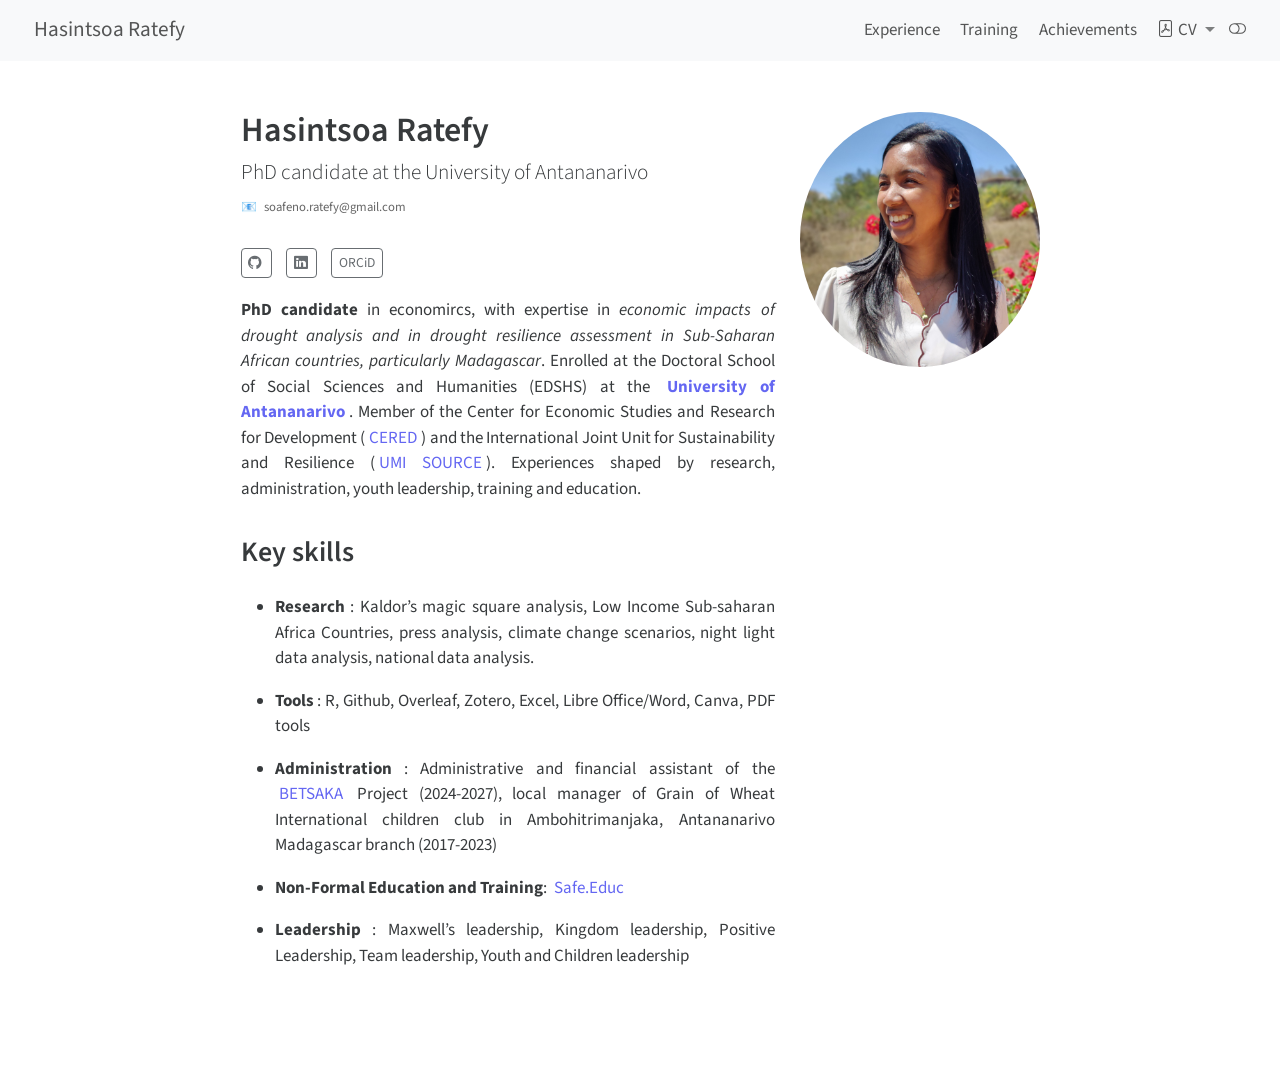
==== commit b5c918d5: "Built site for gh-pages" ====
--- a/index.html
+++ b/index.html
@@ -329,7 +329,7 @@
 </div>
       <div class="about-contents"><main class="content" id="quarto-document-content" tabindex="-1">
 
-<p><strong>PhD candidate</strong> in economircs, with expertise in <em>economic impacts of drought analysis and in drought resilience assessment in Sub-Saharan African countries, particularly Madagascar</em>. Enrolled at the Doctoral School of Social Sciences and Humanities (EDSHS) at the <strong>University of Antananarivo</strong>. Member of the Center for Economic Studies and Research for Development (<a href="https://ue-madagascar.org/teams/691">CERED</a>) and the International Joint Unit for Sustainability and Resilience (<a href="https://www.umi-source.uvsq.fr/">UMI SOURCE</a>). Experiences shaped by research, administration, youth leadership, training and education.</p>
+<p><strong>PhD candidate</strong> in economircs, with expertise in <em>economic impacts of drought analysis and in drought resilience assessment in Sub-Saharan African countries, particularly Madagascar</em>. Enrolled at the Doctoral School of Social Sciences and Humanities (EDSHS) at the <a href="https://univ-antananarivo.mg/"><strong>University of Antananarivo</strong></a>. Member of the Center for Economic Studies and Research for Development (<a href="https://ue-madagascar.org/teams/691">CERED</a>) and the International Joint Unit for Sustainability and Resilience (<a href="https://www.umi-source.uvsq.fr/">UMI SOURCE</a>). Experiences shaped by research, administration, youth leadership, training and education.</p>
 <section id="key-skills" class="level2">
 <h2 data-anchor-id="key-skills">Key skills</h2>
 <ul>
